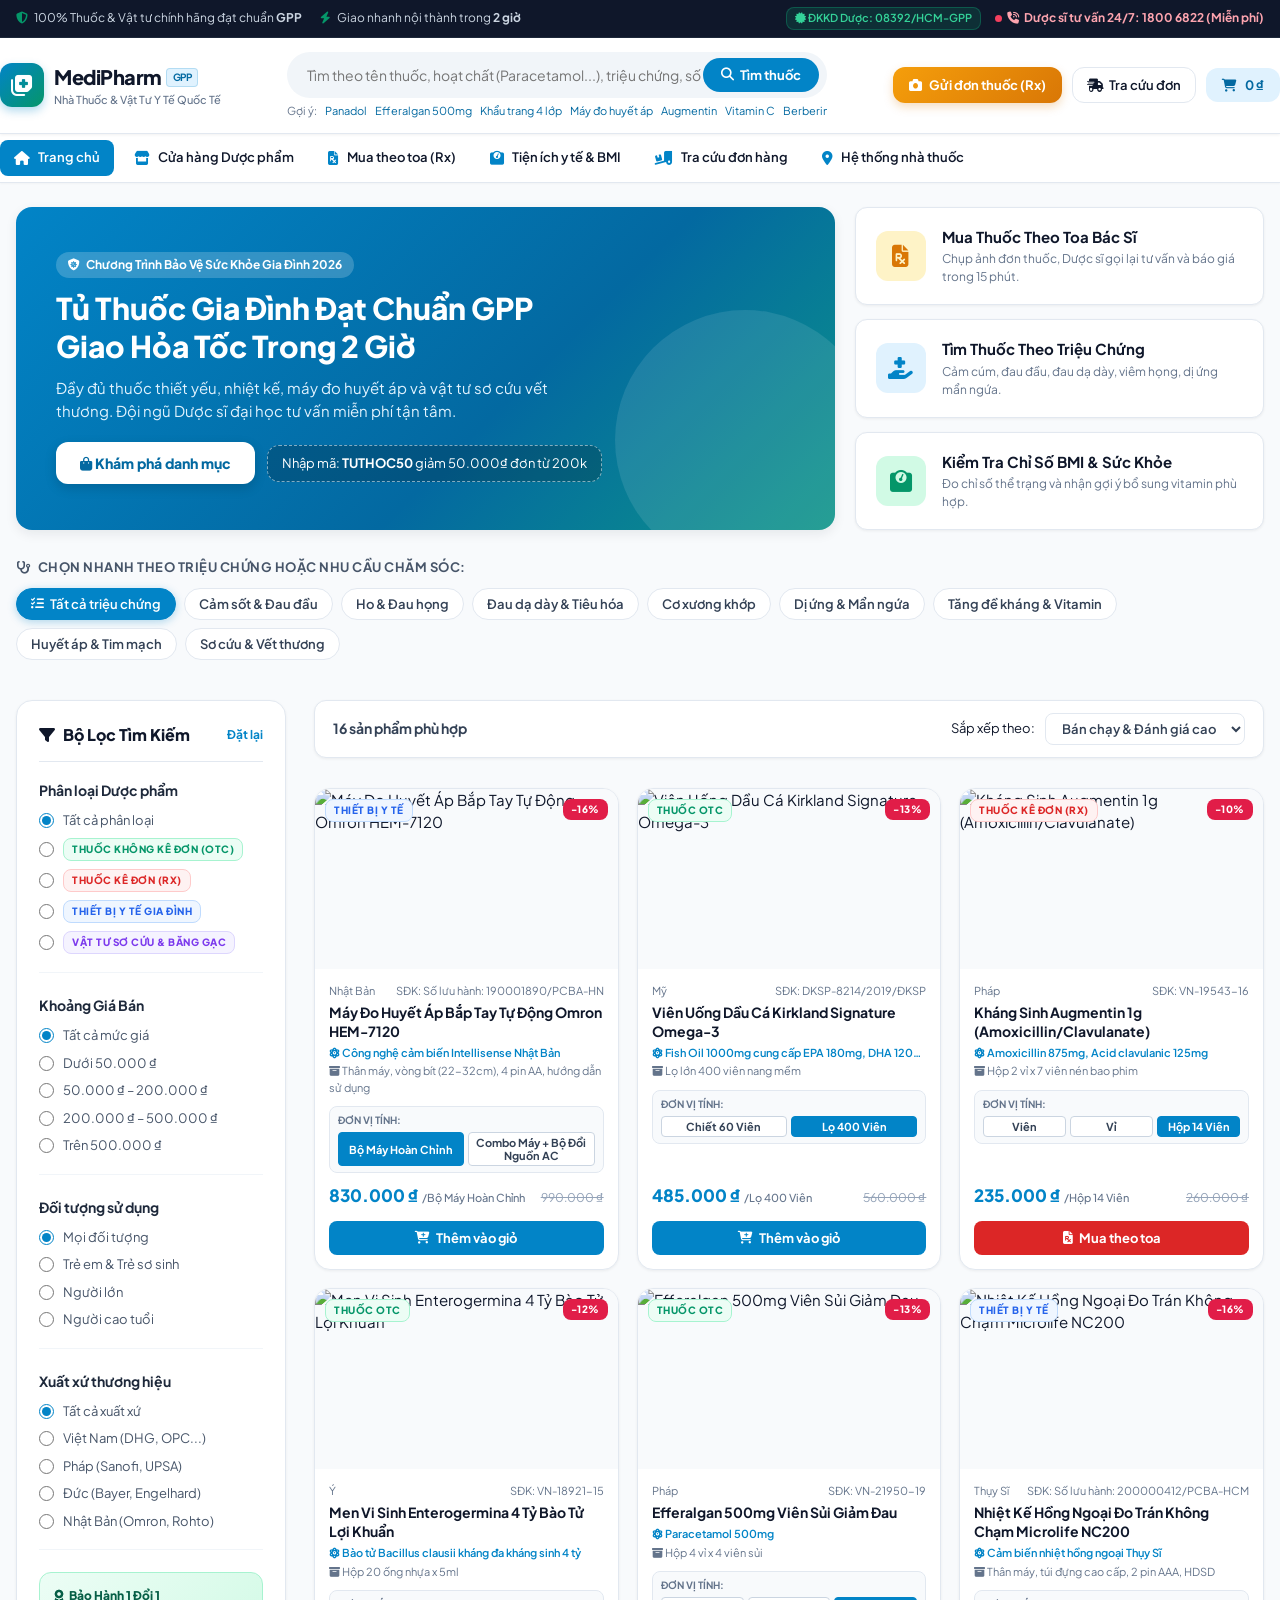
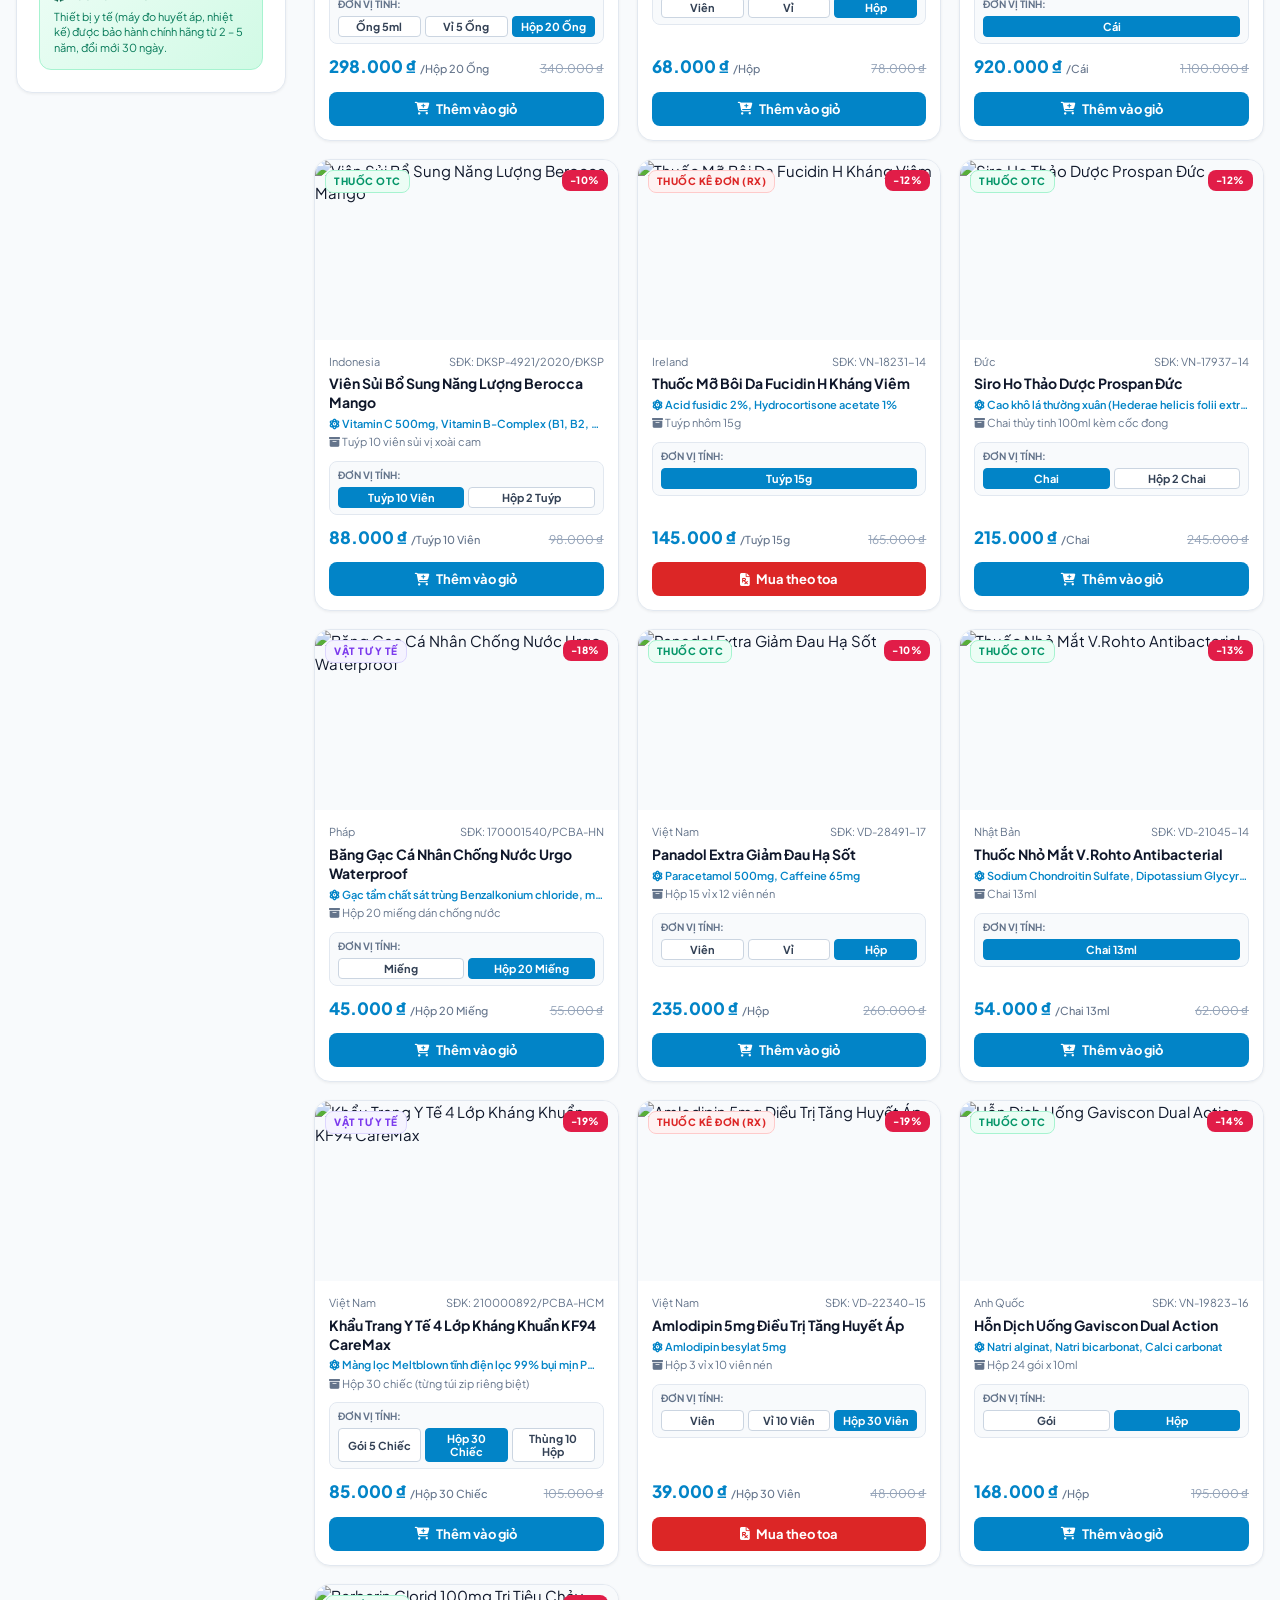
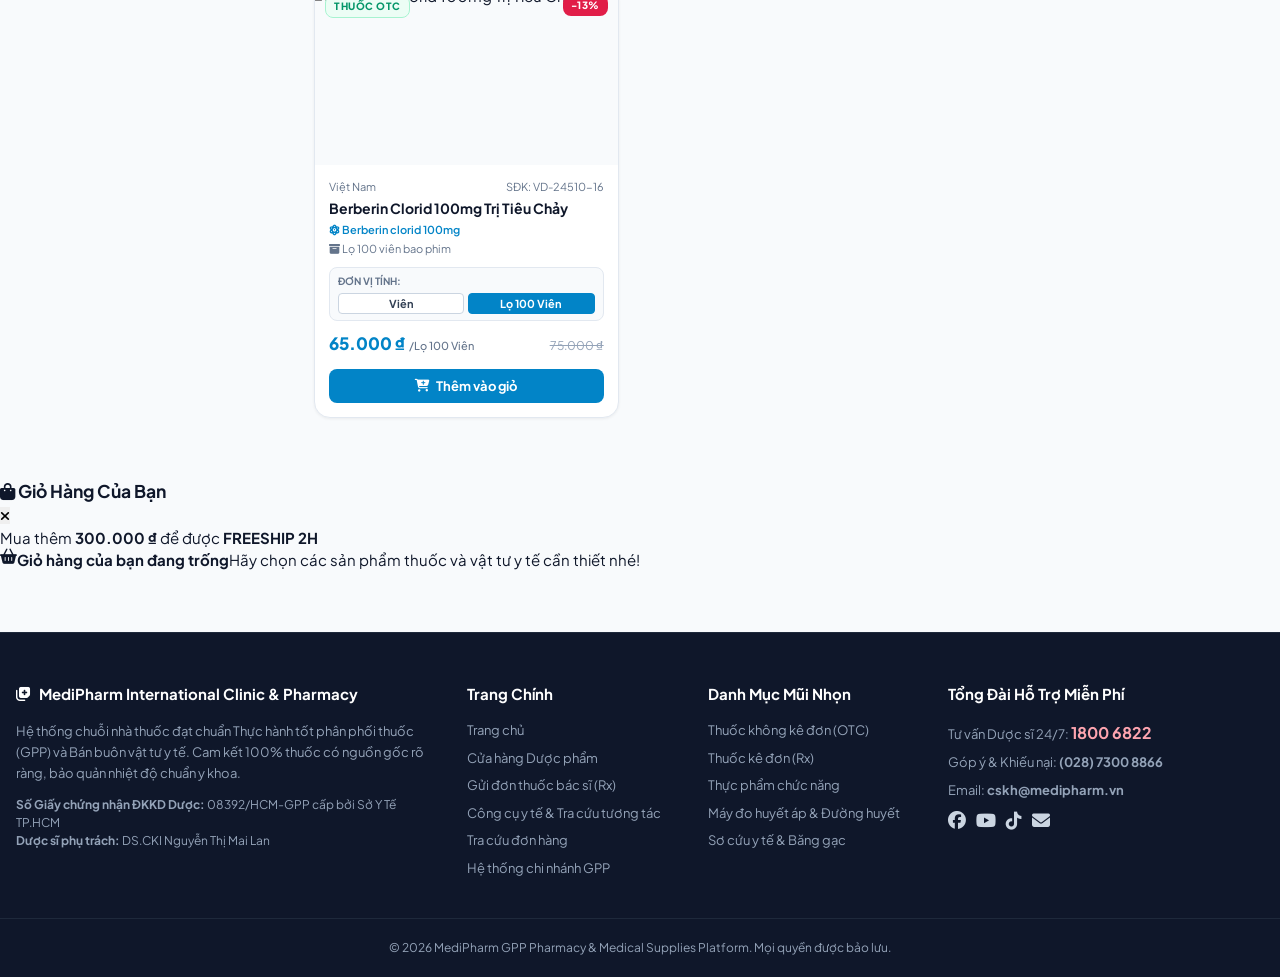
==== index.html @ 19743bae "feat: initialize medical appointment and pharmacy booking web application" ====
<!DOCTYPE html>
<html lang="vi">
<head>
  <meta charset="UTF-8">
  <meta name="viewport" content="width=device-width, initial-scale=1.0">
  <title>MediPharm GPP - Hệ Thống Nhà Thuốc & Vật Tư Y Tế Chuẩn Quốc Tế</title>
  <meta name="description" content="Nhà thuốc trực tuyến đạt chuẩn GPP. Mua thuốc OTC, thuốc kê đơn theo toa, thiết bị và vật tư y tế chính hãng giao nhanh trong 2 giờ.">
  
  <!-- Google Fonts: Plus Jakarta Sans & Inter -->
  <link rel="preconnect" href="https://fonts.googleapis.com">
  <link rel="preconnect" href="https://fonts.gstatic.com" crossorigin>
  <link href="https://fonts.googleapis.com/css2?family=Plus+Jakarta+Sans:wght@400;500;600;700;800&family=Inter:wght@400;500;600;700&display=swap" rel="stylesheet">
  
  <!-- FontAwesome 6 Icons CDN -->
  <link rel="stylesheet" href="https://cdnjs.cloudflare.com/ajax/libs/font-awesome/6.5.1/css/all.min.css">
  
  <!-- Primary CSS Stylesheet -->
  <link rel="stylesheet" href="Styles/style.css">
</head>
<body>

  <!-- Audio Element referencing Sounds directory as per requirements -->
  <audio id="app-sound-chime" preload="auto">
    <source src="Sounds/chime.mp3" type="audio/mpeg">
  </audio>

  <!-- ========================================================================
       1. TOP UTILITY BAR
       ======================================================================== -->
  <div class="top-bar">
    <div class="container top-bar-inner">
      <div class="top-bar-left">
        <div class="top-bar-item">
          <i class="fa-solid fa-shield-halved"></i>
          <span>100% Thuốc & Vật tư chính hãng đạt chuẩn <strong>GPP</strong></span>
        </div>
        <div class="top-bar-item">
          <i class="fa-solid fa-bolt"></i>
          <span>Giao nhanh nội thành trong <strong>2 giờ</strong></span>
        </div>
      </div>

      <div class="top-bar-right">
        <span class="gpp-cert-tag">
          <i class="fa-solid fa-certificate"></i> ĐKKD Dược: 08392/HCM-GPP
        </span>
        <a href="tel:18006822" class="hotline-link">
          <span class="pulse-dot"></span>
          <i class="fa-solid fa-phone-volume"></i>
          <span>Dược sĩ tư vấn 24/7: 1800 6822 (Miễn phí)</span>
        </a>
      </div>
    </div>
  </div>

  <!-- ========================================================================
       2. MAIN STICKY HEADER
       ======================================================================== -->
  <header class="main-header">
    <div class="container header-inner">
      <!-- Brand Logo -->
      <div class="brand-logo" onclick="window.location.href='index.html'">
        <div class="brand-icon">
          <i class="fa-solid fa-notes-medical"></i>
        </div>
        <div class="brand-text">
          <h1>MediPharm <span class="brand-tag">GPP</span></h1>
          <p>Nhà Thuốc & Vật Tư Y Tế Quốc Tế</p>
        </div>
      </div>

      <!-- Smart Search Bar -->
      <div class="header-search-wrap">
        <div class="search-box">
          <input 
            type="text" 
            id="main-search-input" 
            placeholder="Tìm theo tên thuốc, hoạt chất (Paracetamol...), triệu chứng, số đăng ký..."
            autocomplete="off"
          >
          <button type="button" onclick="renderProducts()">
            <i class="fa-solid fa-magnifying-glass"></i>
            <span>Tìm thuốc</span>
          </button>
        </div>

        <!-- Search Suggestions Dropdown -->
        <div class="search-suggestions-dropdown" id="search-suggestions"></div>

        <!-- Trending Keywords -->
        <div class="trending-searches">
          <span>Gợi ý:</span>
          <span class="trending-pill" onclick="selectSuggestion('Panadol Extra')">Panadol</span>
          <span class="trending-pill" onclick="selectSuggestion('Efferalgan')">Efferalgan 500mg</span>
          <span class="trending-pill" onclick="selectSuggestion('Khẩu Trang Y Tế')">Khẩu trang 4 lớp</span>
          <span class="trending-pill" onclick="selectSuggestion('Máy Đo Huyết Áp')">Máy đo huyết áp</span>
          <span class="trending-pill" onclick="selectSuggestion('Augmentin')">Augmentin</span>
          <span class="trending-pill" onclick="selectSuggestion('Berocca')">Vitamin C</span>
          <span class="trending-pill" onclick="selectSuggestion('Berberin')">Berberin</span>
        </div>
      </div>

      <!-- Header Action Buttons -->
      <div class="header-actions">
        <!-- Upload Rx Button -->
        <button class="btn-upload-rx" onclick="window.location.href='prescription.html'" title="Mua thuốc theo đơn của bác sĩ">
          <i class="fa-solid fa-camera"></i>
          <span>Gửi đơn thuốc (Rx)</span>
        </button>

        <!-- Order Tracking Button -->
        <button class="btn-track-order" onclick="window.location.href='order-tracking.html'" title="Tra cứu tiến độ giao hàng">
          <i class="fa-solid fa-truck-fast"></i>
          <span>Tra cứu đơn</span>
        </button>

        <!-- Cart Trigger Button -->
        <button class="cart-trigger-btn" onclick="toggleCartDrawer(true)" title="Xem giỏ hàng">
          <i class="fa-solid fa-cart-shopping"></i>
          <span id="cart-total-preview" class="cart-total-text">0 ₫</span>
          <span class="cart-badge" id="cart-badge" style="display: none;">0</span>
        </button>
      </div>
    </div>
  </header>

  <!-- ========================================================================
       3. CATEGORY MEGA BAR / MAIN NAVIGATION
       ======================================================================== -->
  <nav class="category-nav-bar">
    <div class="container category-nav-inner">
      <a href="index.html" class="cat-nav-item active"><i class="fa-solid fa-house"></i> Trang chủ</a>
      <a href="shop.html" class="cat-nav-item"><i class="fa-solid fa-store"></i> Cửa hàng Dược phẩm</a>
      <a href="prescription.html" class="cat-nav-item"><i class="fa-solid fa-file-prescription"></i> Mua theo toa (Rx)</a>
      <a href="health-tools.html" class="cat-nav-item"><i class="fa-solid fa-weight-scale"></i> Tiện ích y tế & BMI</a>
      <a href="order-tracking.html" class="cat-nav-item"><i class="fa-solid fa-truck-ramp-box"></i> Tra cứu đơn hàng</a>
      <a href="contact.html" class="cat-nav-item"><i class="fa-solid fa-location-dot"></i> Hệ thống nhà thuốc</a>
    </div>
  </nav>

  <!-- ========================================================================
       4. HERO BANNER & QUICK ACTION CARDS
       ======================================================================== -->
  <section class="hero-section">
    <div class="container">
      <div class="hero-grid">
        <!-- Main Promo Banner -->
        <div class="hero-main-banner">
          <div class="hero-decor-circle"></div>
          <span class="hero-badge">
            <i class="fa-solid fa-shield-virus"></i> Chương Trình Bảo Vệ Sức Khỏe Gia Đình 2026
          </span>
          <h2>Tủ Thuốc Gia Đình Đạt Chuẩn GPP<br>Giao Hỏa Tốc Trong 2 Giờ</h2>
          <p>
            Đầy đủ thuốc thiết yếu, nhiệt kế, máy đo huyết áp và vật tư sơ cứu vết thương. Đội ngũ Dược sĩ đại học tư vấn miễn phí tận tâm.
          </p>
          <div class="hero-cta-row">
            <button class="btn-hero-primary" onclick="window.location.href='shop.html'">
              <i class="fa-solid fa-bag-shopping"></i> Khám phá danh mục
            </button>
            <div class="hero-voucher-pill">
              Nhập mã: <strong>TUTHOC50</strong> giảm 50.000₫ đơn từ 200k
            </div>
          </div>
        </div>

        <!-- 3 Quick Action Cards -->
        <div class="quick-action-col">
          <!-- Card 1: Upload Rx -->
          <div class="quick-card" onclick="window.location.href='prescription.html'">
            <div class="quick-card-icon icon-rx">
              <i class="fa-solid fa-file-prescription"></i>
            </div>
            <div class="quick-card-info">
              <h4>Mua Thuốc Theo Toa Bác Sĩ</h4>
              <p>Chụp ảnh đơn thuốc, Dược sĩ gọi lại tư vấn và báo giá trong 15 phút.</p>
            </div>
          </div>

          <!-- Card 2: Symptom Finder -->
          <div class="quick-card" onclick="document.getElementById('symptom-section').scrollIntoView({behavior: 'smooth'})">
            <div class="quick-card-icon icon-symptom">
              <i class="fa-solid fa-hand-holding-medical"></i>
            </div>
            <div class="quick-card-info">
              <h4>Tìm Thuốc Theo Triệu Chứng</h4>
              <p>Cảm cúm, đau đầu, đau dạ dày, viêm họng, dị ứng mẩn ngứa.</p>
            </div>
          </div>

          <!-- Card 3: BMI & Advisory -->
          <div class="quick-card" onclick="window.location.href='health-tools.html'">
            <div class="quick-card-icon icon-bmi">
              <i class="fa-solid fa-weight-scale"></i>
            </div>
            <div class="quick-card-info">
              <h4>Kiểm Tra Chỉ Số BMI & Sức Khỏe</h4>
              <p>Đo chỉ số thể trạng và nhận gợi ý bổ sung vitamin phù hợp.</p>
            </div>
          </div>
        </div>
      </div>
    </div>
  </section>

  <!-- ========================================================================
       5. SYMPTOM FILTER CHIPS
       ======================================================================== -->
  <section class="symptom-filter-section" id="symptom-section">
    <div class="container">
      <div class="section-label">
        <i class="fa-solid fa-stethoscope"></i>
        <span>Chọn nhanh theo triệu chứng hoặc nhu cầu chăm sóc:</span>
      </div>
      <div class="symptom-chips-wrap" id="symptom-chips"></div>
    </div>
  </section>

  <!-- ========================================================================
       6. PRODUCT CATALOG & SIDEBAR FILTER (Organi 2-Column Layout)
       ======================================================================== -->
  <section class="catalog-section" id="catalog-section">
    <div class="container catalog-layout">
      <!-- Left Sidebar: Multi-criteria Filters -->
      <aside class="catalog-sidebar">
        <div class="sidebar-header">
          <h3><i class="fa-solid fa-filter"></i> Bộ Lọc Tìm Kiếm</h3>
          <button class="btn-reset-filters" onclick="resetAllFilters()">Đặt lại</button>
        </div>

        <!-- Filter: Classification -->
        <div class="filter-group">
          <h4 class="filter-title">Phân loại Dược phẩm</h4>
          <div class="filter-options-list">
            <label class="filter-radio-label">
              <input type="radio" name="filter-class" value="all" checked>
              <span>Tất cả phân loại</span>
            </label>
            <label class="filter-radio-label">
              <input type="radio" name="filter-class" value="otc">
              <span class="badge badge-otc">Thuốc không kê đơn (OTC)</span>
            </label>
            <label class="filter-radio-label">
              <input type="radio" name="filter-class" value="rx">
              <span class="badge badge-rx">Thuốc kê đơn (Rx)</span>
            </label>
            <label class="filter-radio-label">
              <input type="radio" name="filter-class" value="device">
              <span class="badge badge-device">Thiết bị y tế gia đình</span>
            </label>
            <label class="filter-radio-label">
              <input type="radio" name="filter-class" value="supply">
              <span class="badge badge-supply">Vật tư sơ cứu & Băng gạc</span>
            </label>
          </div>
        </div>

        <!-- Filter: Price Range -->
        <div class="filter-group">
          <h4 class="filter-title">Khoảng Giá Bán</h4>
          <div class="filter-options-list">
            <label class="filter-radio-label">
              <input type="radio" name="filter-price" value="all" checked>
              <span>Tất cả mức giá</span>
            </label>
            <label class="filter-radio-label">
              <input type="radio" name="filter-price" value="under-50">
              <span>Dưới 50.000 ₫</span>
            </label>
            <label class="filter-radio-label">
              <input type="radio" name="filter-price" value="50-200">
              <span>50.000 ₫ – 200.000 ₫</span>
            </label>
            <label class="filter-radio-label">
              <input type="radio" name="filter-price" value="200-500">
              <span>200.000 ₫ – 500.000 ₫</span>
            </label>
            <label class="filter-radio-label">
              <input type="radio" name="filter-price" value="over-500">
              <span>Trên 500.000 ₫</span>
            </label>
          </div>
        </div>

        <!-- Filter: Target Audience -->
        <div class="filter-group">
          <h4 class="filter-title">Đối tượng sử dụng</h4>
          <div class="filter-options-list">
            <label class="filter-radio-label">
              <input type="radio" name="filter-audience" value="all" checked>
              <span>Mọi đối tượng</span>
            </label>
            <label class="filter-radio-label">
              <input type="radio" name="filter-audience" value="children">
              <span>Trẻ em & Trẻ sơ sinh</span>
            </label>
            <label class="filter-radio-label">
              <input type="radio" name="filter-audience" value="adults">
              <span>Người lớn</span>
            </label>
            <label class="filter-radio-label">
              <input type="radio" name="filter-audience" value="elderly">
              <span>Người cao tuổi</span>
            </label>
          </div>
        </div>

        <!-- Filter: Brand Origin -->
        <div class="filter-group">
          <h4 class="filter-title">Xuất xứ thương hiệu</h4>
          <div class="filter-options-list">
            <label class="filter-radio-label">
              <input type="radio" name="filter-origin" value="all" checked>
              <span>Tất cả xuất xứ</span>
            </label>
            <label class="filter-radio-label">
              <input type="radio" name="filter-origin" value="Việt Nam">
              <span>Việt Nam (DHG, OPC...)</span>
            </label>
            <label class="filter-radio-label">
              <input type="radio" name="filter-origin" value="Pháp">
              <span>Pháp (Sanofi, UPSA)</span>
            </label>
            <label class="filter-radio-label">
              <input type="radio" name="filter-origin" value="Đức">
              <span>Đức (Bayer, Engelhard)</span>
            </label>
            <label class="filter-radio-label">
              <input type="radio" name="filter-origin" value="Nhật Bản">
              <span>Nhật Bản (Omron, Rohto)</span>
            </label>
          </div>
        </div>

        <div class="sidebar-warranty-banner">
          <h5><i class="fa-solid fa-award"></i> Bảo Hành 1 Đổi 1</h5>
          <p>Thiết bị y tế (máy đo huyết áp, nhiệt kế) được bảo hành chính hãng từ 2 – 5 năm, đổi mới 30 ngày.</p>
        </div>
      </aside>

      <!-- Right Column: Product Grid & Sorting -->
      <main class="catalog-main">
        <div class="catalog-toolbar">
          <div class="toolbar-left">
            <span id="product-count-display">Đang tải sản phẩm...</span>
          </div>

          <div class="toolbar-right">
            <label for="sort-by-select">Sắp xếp theo:</label>
            <select id="sort-by-select" class="sort-select">
              <option value="popular">Bán chạy & Đánh giá cao</option>
              <option value="price-asc">Giá: Thấp đến cao</option>
              <option value="price-desc">Giá: Cao đến thấp</option>
              <option value="discount">Đang giảm giá nhiều</option>
            </select>
          </div>
        </div>

        <div class="active-filters-tags" id="active-filters-tags"></div>

        <div class="product-grid" id="product-grid"></div>
      </main>
    </div>
  </section>

  <!-- ========================================================================
       7. CART DRAWER (Slide-over Right Sidebar)
       ======================================================================== -->
  <div class="cart-drawer-overlay" id="cart-drawer-overlay" onclick="toggleCartDrawer(false)"></div>
  <aside class="cart-drawer" id="cart-drawer">
    <div class="drawer-header">
      <h3><i class="fa-solid fa-bag-shopping text-primary"></i> Giỏ Hàng Của Bạn</h3>
      <button class="drawer-close-btn" onclick="toggleCartDrawer(false)">
        <i class="fa-solid fa-xmark"></i>
      </button>
    </div>

    <div class="free-shipping-bar">
      <div id="free-shipping-text">
        Mua thêm <strong>300.000 ₫</strong> để được <strong>FREESHIP 2H</strong>
      </div>
      <div class="progress-track">
        <div class="progress-fill" id="free-shipping-progress"></div>
      </div>
    </div>

    <div class="cart-rx-alert" id="cart-rx-alert" style="display: none;">
      <i class="fa-solid fa-triangle-exclamation"></i>
      <div>
        <strong>Có thuốc kê đơn (Rx) trong giỏ hàng!</strong><br>
        Vui lòng chuẩn bị đơn thuốc của Bác sĩ. Dược sĩ MediPharm sẽ gọi lại xác nhận trước khi giao hàng.
      </div>
    </div>

    <div class="drawer-body">
      <div class="cart-drawer-empty" id="cart-drawer-empty">
        <i class="fa-solid fa-basket-shopping"></i>
        <h4>Giỏ hàng của bạn đang trống</h4>
        <p class="text-sm">Hãy chọn các sản phẩm thuốc và vật tư y tế cần thiết nhé!</p>
      </div>
      <div id="cart-drawer-items"></div>
    </div>

    <div class="drawer-footer" id="cart-drawer-footer" style="display: none;">
      <div class="voucher-input-row">
        <input type="text" id="drawer-voucher-input" placeholder="Mã giảm giá (TUTHOC50, FREESHIP)...">
        <button type="button" onclick="applyVoucherFromDrawer()">Áp dụng</button>
      </div>

      <div class="bill-rows">
        <div class="bill-row">
          <span>Tạm tính:</span>
          <span id="cart-subtotal">0 ₫</span>
        </div>
        <div class="bill-row" id="cart-discount-row" style="display: none;">
          <span>Giảm giá voucher:</span>
          <span class="text-danger" id="cart-discount">0 ₫</span>
        </div>
        <div class="bill-row">
          <span>Phí giao hàng:</span>
          <span id="cart-shipping">0 ₫</span>
        </div>
        <div class="bill-row total-row">
          <span>Tổng thanh toán:</span>
          <span id="cart-grand-total">0 ₫</span>
        </div>
      </div>

      <div style="display: flex; gap: 8px;">
        <button class="btn" onclick="window.location.href='cart.html'" style="flex: 1; background: #F1F5F9; color: #334155; font-weight: 700; padding: 12px; border-radius: var(--radius-md);">
          Xem giỏ hàng
        </button>
        <button class="btn-checkout" onclick="window.location.href='checkout.html'" style="flex: 2;">
          <span>Thanh Toán</span>
          <i class="fa-solid fa-arrow-right"></i>
        </button>
      </div>
    </div>
  </aside>

  <!-- ========================================================================
       8. PRODUCT DETAIL & PHARMACOLOGY MODAL
       ======================================================================== -->
  <div class="modal" id="product-detail-modal">
    <div class="modal-content">
      <div class="modal-header">
        <h3><i class="fa-solid fa-pills text-primary"></i> Thông Tin Dược Lý & Chi Tiết</h3>
        <button class="modal-close-btn" onclick="closeModal('product-detail-modal')">&times;</button>
      </div>

      <div class="modal-body">
        <div class="modal-product-layout">
          <img id="modal-product-img" src="" alt="" class="modal-product-img">
          
          <div>
            <span class="badge" id="modal-product-badge">OTC</span>
            <h2 id="modal-product-title" style="font-size: 18px; font-weight: 800; margin: 8px 0 4px 0;"></h2>
            <p id="modal-product-ingredient" style="color: var(--primary); font-weight: 600; font-size: 13px; margin-bottom: 6px;"></p>
            
            <div style="font-size: 12px; color: var(--text-muted); margin-bottom: 12px; display: flex; flex-direction: column; gap: 3px;">
              <span><strong>Số ĐK lưu hành:</strong> <span id="modal-product-reg"></span></span>
              <span><strong>Xuất xứ / Hãng:</strong> <span id="modal-product-brand"></span></span>
              <span><strong>Nhà sản xuất:</strong> <span id="modal-product-manufacturer"></span></span>
              <span><strong>Quy cách:</strong> <span id="modal-product-spec"></span></span>
              <span><strong>Tồn kho sẵn có:</strong> <span id="modal-product-stock" class="text-success" style="font-weight: 700;"></span></span>
            </div>

            <!-- Unit Options -->
            <div style="margin-bottom: 12px;">
              <label style="font-size: 12px; font-weight: 700; color: #475569; display: block; margin-bottom: 4px;">
                Chọn đơn vị tính mua:
              </label>
              <div class="unit-buttons" id="modal-unit-options"></div>
            </div>

            <!-- Price & Quantity -->
            <div style="display: flex; align-items: center; justify-content: space-between; margin-bottom: 16px;">
              <div>
                <span id="modal-price" style="font-size: 22px; font-weight: 800; color: var(--primary);"></span>
                <span id="modal-unit-label" style="font-size: 13px; color: var(--text-muted);"></span>
              </div>

              <div class="qty-control" style="height: 34px;">
                <button type="button" onclick="updateModalQty(-1)" style="width: 32px; font-size: 16px;">-</button>
                <input type="text" id="modal-qty-input" value="1" readonly style="width: 40px; text-align: center; border: none; font-weight: 700; background: transparent;">
                <button type="button" onclick="updateModalQty(1)" style="width: 32px; font-size: 16px;">+</button>
              </div>
            </div>

            <button class="btn btn-add-cart" onclick="addModalItemToCart()" style="width: 100%; padding: 12px; font-size: 14px;">
              <i class="fa-solid fa-cart-plus"></i> Thêm vào giỏ hàng
            </button>
          </div>
        </div>

        <!-- Pharmacology Tabs -->
        <div class="detail-tabs-nav">
          <button class="detail-tab-btn active" data-tab="indication" onclick="switchDetailTab('indication')">
            <i class="fa-solid fa-circle-check"></i> Chỉ định & Công dụng
          </button>
          <button class="detail-tab-btn" data-tab="dosage" onclick="switchDetailTab('dosage')">
            <i class="fa-solid fa-prescription"></i> Liều dùng & Cách dùng
          </button>
          <button class="detail-tab-btn" data-tab="contraindication" onclick="switchDetailTab('contraindication')">
            <i class="fa-solid fa-ban"></i> Chống chỉ định
          </button>
          <button class="detail-tab-btn" data-tab="warning" onclick="switchDetailTab('warning')">
            <i class="fa-solid fa-triangle-exclamation"></i> Cảnh báo y tế
          </button>
          <button class="detail-tab-btn" data-tab="storage" onclick="switchDetailTab('storage')">
            <i class="fa-solid fa-temperature-half"></i> Bảo quản & GPP
          </button>
        </div>

        <div class="detail-tab-pane active" id="pane-indication">
          <p id="tab-indication"></p>
        </div>
        <div class="detail-tab-pane" id="pane-dosage">
          <p id="tab-dosage"></p>
        </div>
        <div class="detail-tab-pane" id="pane-contraindication">
          <p id="tab-contraindication" class="text-danger" style="font-weight: 600;"></p>
        </div>
        <div class="detail-tab-pane" id="pane-warning">
          <p id="tab-warning"></p>
        </div>
        <div class="detail-tab-pane" id="pane-storage">
          <p id="tab-storage"></p>
        </div>
      </div>
    </div>
  </div>

  <!-- Toast Notifications Container -->
  <div class="toast-container" id="toast-container"></div>

  <!-- ========================================================================
       15. MAIN FOOTER
       ======================================================================== -->
  <footer class="main-footer">
    <div class="container footer-grid">
      <div class="footer-col">
        <h4 style="display: flex; align-items: center; gap: 8px;">
          <i class="fa-solid fa-notes-medical text-primary"></i> MediPharm International Clinic & Pharmacy
        </h4>
        <p style="margin-bottom: 12px; line-height: 1.6;">
          Hệ thống chuỗi nhà thuốc đạt chuẩn Thực hành tốt phân phối thuốc (GPP) và Bán buôn vật tư y tế. Cam kết 100% thuốc có nguồn gốc rõ ràng, bảo quản nhiệt độ chuẩn y khoa.
        </p>
        <p style="font-size: 12px;"><strong>Số Giấy chứng nhận ĐKKD Dược:</strong> 08392/HCM-GPP cấp bởi Sở Y Tế TP.HCM</p>
        <p style="font-size: 12px;"><strong>Dược sĩ phụ trách:</strong> DS.CKI Nguyễn Thị Mai Lan</p>
      </div>

      <div class="footer-col">
        <h4>Trang Chính</h4>
        <ul>
          <li><a href="index.html">Trang chủ</a></li>
          <li><a href="shop.html">Cửa hàng Dược phẩm</a></li>
          <li><a href="prescription.html">Gửi đơn thuốc bác sĩ (Rx)</a></li>
          <li><a href="health-tools.html">Công cụ y tế & Tra cứu tương tác</a></li>
          <li><a href="order-tracking.html">Tra cứu đơn hàng</a></li>
          <li><a href="contact.html">Hệ thống chi nhánh GPP</a></li>
        </ul>
      </div>

      <div class="footer-col">
        <h4>Danh Mục Mũi Nhọn</h4>
        <ul>
          <li><a href="shop.html">Thuốc không kê đơn (OTC)</a></li>
          <li><a href="shop.html">Thuốc kê đơn (Rx)</a></li>
          <li><a href="shop.html">Thực phẩm chức năng</a></li>
          <li><a href="shop.html">Máy đo huyết áp & Đường huyết</a></li>
          <li><a href="shop.html">Sơ cứu y tế & Băng gạc</a></li>
        </ul>
      </div>

      <div class="footer-col">
        <h4>Tổng Đài Hỗ Trợ Miễn Phí</h4>
        <p style="margin-bottom: 8px;">Tư vấn Dược sĩ 24/7: <strong style="color: #FDA4AF; font-size: 16px;">1800 6822</strong></p>
        <p style="margin-bottom: 8px;">Góp ý & Khiếu nại: <strong>(028) 7300 8866</strong></p>
        <p style="margin-bottom: 12px;">Email: <strong>cskh@medipharm.vn</strong></p>
        <div style="display: flex; gap: 10px; font-size: 18px; color: #CBD5E1;">
          <i class="fa-brands fa-facebook"></i>
          <i class="fa-brands fa-youtube"></i>
          <i class="fa-brands fa-tiktok"></i>
          <i class="fa-solid fa-envelope"></i>
        </div>
      </div>
    </div>

    <div class="container footer-bottom">
      <p>© 2026 MediPharm GPP Pharmacy & Medical Supplies Platform. Mọi quyền được bảo lưu.</p>
    </div>
  </footer>

  <!-- ========================================================================
       16. MOBILE BOTTOM NAVIGATION BAR
       ======================================================================== -->
  <nav class="mobile-bottom-nav">
    <button class="mobile-nav-item active" onclick="window.location.href='index.html'">
      <i class="fa-solid fa-house"></i>
      <span>Trang chủ</span>
    </button>
    <button class="mobile-nav-item" onclick="window.location.href='shop.html'">
      <i class="fa-solid fa-store"></i>
      <span>Cửa hàng</span>
    </button>
    <button class="mobile-nav-item" onclick="window.location.href='prescription.html'">
      <i class="fa-solid fa-camera" style="color: #D97706;"></i>
      <span>Gửi toa Rx</span>
    </button>
    <button class="mobile-nav-item" onclick="window.location.href='health-tools.html'">
      <i class="fa-solid fa-weight-scale" style="color: #059669;"></i>
      <span>Tiện ích</span>
    </button>
    <button class="mobile-nav-item" onclick="window.location.href='cart.html'">
      <i class="fa-solid fa-cart-shopping"></i>
      <span>Giỏ hàng</span>
      <span class="cart-badge" id="mobile-cart-badge" style="display: none; position: absolute; top: -2px; right: 8px; width: 16px; height: 16px; font-size: 9px;">0</span>
    </button>
  </nav>

  <!-- Scripts -->
  <script src="Scripts/data.js"></script>
  <script src="Scripts/storage.js"></script>
  <script src="Scripts/cart.js"></script>
  <script src="Scripts/app.js"></script>
</body>
</html>
---- Styles/style.css ----
/* ==========================================================================
   MediPharm GPP - Clean Pharmacy E-Commerce Style System
   Chuẩn Thiết Kế Website E-Commerce Dược Phẩm & Vật Tư Y Tế
   ========================================================================== */

:root {
  --primary: #0284C7;
  --primary-dark: #0369A1;
  --primary-light: #E0F2FE;
  --secondary: #059669;
  --secondary-light: #D1FAE5;
  --accent-orange: #F97316;
  --accent-red: #E11D48;
  --bg-main: #F8FAFC;
  --card-bg: #FFFFFF;
  --text-dark: #0F172A;
  --text-muted: #64748B;
  --border-color: #E2E8F0;
  --badge-otc: #10B981;
  --badge-rx: #EF4444;
  --badge-device: #3B82F6;
  --shadow-sm: 0 1px 3px rgba(0,0,0,0.06);
  --shadow-md: 0 4px 12px rgba(15,23,42,0.08);
  --shadow-lg: 0 12px 28px rgba(15,23,42,0.12);
  --radius-sm: 8px;
  --radius-md: 12px;
  --radius-lg: 16px;
  --radius-full: 9999px;
  --font-family: 'Plus Jakarta Sans', 'Inter', -apple-system, sans-serif;
}

* {
  margin: 0;
  padding: 0;
  box-sizing: border-box;
}

body {
  font-family: var(--font-family);
  background-color: var(--bg-main);
  color: var(--text-dark);
  line-height: 1.5;
  font-size: 15px;
  -webkit-font-smoothing: antialiased;
}

a {
  text-decoration: none;
  color: inherit;
}

button {
  cursor: pointer;
  border: none;
  outline: none;
  font-family: inherit;
  transition: all 0.2s ease;
}

input, select, textarea {
  font-family: inherit;
  outline: none;
}

.container {
  max-width: 1280px;
  margin: 0 auto;
  padding: 0 16px;
}

/* ==========================================================================
   1. TOP UTILITY BAR
   ========================================================================== */
.top-bar {
  background-color: #0F172A;
  color: #CBD5E1;
  font-size: 12px;
  padding: 7px 0;
  border-bottom: 1px solid #1E293B;
}

.top-bar-inner {
  display: flex;
  justify-content: space-between;
  align-items: center;
  flex-wrap: wrap;
  gap: 8px;
}

.top-bar-left {
  display: flex;
  align-items: center;
  gap: 18px;
}

.top-bar-item {
  display: inline-flex;
  align-items: center;
  gap: 6px;
}

.top-bar-item i {
  color: var(--secondary);
}

.hotline-link {
  color: #FDA4AF;
  font-weight: 700;
  display: inline-flex;
  align-items: center;
  gap: 5px;
}

.hotline-link:hover {
  color: #FFE4E6;
}

.pulse-dot {
  width: 7px;
  height: 7px;
  background-color: #F43F5E;
  border-radius: 50%;
  animation: pulse 1.5s infinite;
}

@keyframes pulse {
  0% { transform: scale(0.9); opacity: 0.8; }
  50% { transform: scale(1.3); opacity: 1; }
  100% { transform: scale(0.9); opacity: 0.8; }
}

.top-bar-right {
  display: flex;
  align-items: center;
  gap: 14px;
}

.gpp-cert-tag {
  background: rgba(16, 185, 129, 0.15);
  color: #34D399;
  padding: 2px 8px;
  border-radius: var(--radius-sm);
  font-weight: 600;
  font-size: 11px;
  border: 1px solid rgba(16, 185, 129, 0.3);
}

/* ==========================================================================
   2. MAIN HEADER & SEARCH
   ========================================================================== */
.main-header {
  background: #FFFFFF;
  border-bottom: 1px solid var(--border-color);
  position: sticky;
  top: 0;
  z-index: 90;
  box-shadow: var(--shadow-sm);
}

.header-inner {
  display: flex;
  align-items: center;
  justify-content: space-between;
  gap: 20px;
  padding: 14px 0;
}

.brand-logo {
  display: flex;
  align-items: center;
  gap: 10px;
  cursor: pointer;
}

.brand-icon {
  width: 44px;
  height: 44px;
  border-radius: var(--radius-md);
  background: linear-gradient(135deg, var(--primary) 0%, var(--secondary) 100%);
  display: flex;
  align-items: center;
  justify-content: center;
  color: #FFFFFF;
  font-size: 22px;
  box-shadow: 0 4px 10px rgba(2, 132, 199, 0.3);
}

.brand-text h1 {
  font-size: 20px;
  font-weight: 800;
  color: #0F172A;
  letter-spacing: -0.5px;
  display: flex;
  align-items: center;
  gap: 4px;
}

.brand-tag {
  font-size: 10px;
  font-weight: 700;
  background: var(--primary-light);
  color: var(--primary-dark);
  padding: 1px 6px;
  border-radius: 4px;
  border: 1px solid rgba(2, 132, 199, 0.2);
}

.brand-text p {
  font-size: 11px;
  color: var(--text-muted);
  font-weight: 500;
}

/* Smart Search Box */
.header-search-wrap {
  flex: 1;
  max-width: 540px;
  position: relative;
}

.search-box {
  display: flex;
  align-items: center;
  background: #F1F5F9;
  border: 2px solid transparent;
  border-radius: var(--radius-full);
  padding: 4px 6px 4px 18px;
  transition: all 0.2s;
}

.search-box:focus-within {
  background: #FFFFFF;
  border-color: var(--primary);
  box-shadow: 0 0 0 4px rgba(2, 132, 199, 0.15);
}

.search-box input {
  flex: 1;
  border: none;
  background: transparent;
  font-size: 14px;
  color: var(--text-dark);
}

.search-box button {
  background: var(--primary);
  color: #FFFFFF;
  padding: 9px 18px;
  border-radius: var(--radius-full);
  font-size: 13px;
  font-weight: 700;
  display: flex;
  align-items: center;
  gap: 6px;
}

.search-box button:hover {
  background: var(--primary-dark);
}

/* Trending Keywords */
.trending-searches {
  display: flex;
  align-items: center;
  gap: 8px;
  font-size: 11px;
  color: var(--text-muted);
  margin-top: 5px;
  overflow-x: auto;
  white-space: nowrap;
}

.trending-pill {
  color: var(--primary-dark);
  cursor: pointer;
  transition: color 0.15s;
}

.trending-pill:hover {
  text-decoration: underline;
  color: var(--primary);
}

/* Search Suggestions dropdown */
.search-suggestions-dropdown {
  position: absolute;
  top: 100%;
  left: 0;
  right: 0;
  background: #FFFFFF;
  border-radius: var(--radius-md);
  box-shadow: var(--shadow-lg);
  border: 1px solid var(--border-color);
  margin-top: 6px;
  z-index: 100;
  display: none;
  max-height: 320px;
  overflow-y: auto;
}

.search-sugg-item {
  display: flex;
  align-items: center;
  gap: 12px;
  padding: 10px 14px;
  border-bottom: 1px solid #F1F5F9;
  cursor: pointer;
  transition: background 0.15s;
}

.search-sugg-item:hover {
  background: #F8FAFC;
}

.sugg-thumb {
  width: 40px;
  height: 40px;
  border-radius: 6px;
  object-fit: cover;
}

.sugg-name {
  font-size: 13px;
  font-weight: 700;
  color: #0F172A;
}

.sugg-sub {
  font-size: 11px;
  color: var(--text-muted);
}

/* Header Actions */
.header-actions {
  display: flex;
  align-items: center;
  gap: 10px;
}

.btn-upload-rx {
  background: linear-gradient(135deg, #F59E0B 0%, #D97706 100%);
  color: #FFFFFF;
  padding: 10px 16px;
  border-radius: var(--radius-md);
  font-size: 13px;
  font-weight: 700;
  display: flex;
  align-items: center;
  gap: 7px;
  box-shadow: 0 4px 10px rgba(217, 119, 6, 0.25);
}

.btn-upload-rx:hover {
  background: linear-gradient(135deg, #D97706 0%, #B45309 100%);
  transform: translateY(-1px);
}

.btn-track-order {
  background: #FFFFFF;
  color: var(--text-dark);
  border: 1px solid var(--border-color);
  padding: 9px 14px;
  border-radius: var(--radius-md);
  font-size: 13px;
  font-weight: 600;
  display: flex;
  align-items: center;
  gap: 6px;
}

.btn-track-order:hover {
  background: #F8FAFC;
  border-color: #CBD5E1;
}

.cart-trigger-btn {
  background: var(--primary-light);
  color: var(--primary-dark);
  padding: 9px 16px;
  border-radius: var(--radius-md);
  font-size: 13px;
  font-weight: 700;
  display: flex;
  align-items: center;
  gap: 8px;
  position: relative;
}

.cart-trigger-btn:hover {
  background: #BAE6FD;
}

.cart-badge {
  background: var(--accent-red);
  color: #FFFFFF;
  font-size: 11px;
  font-weight: 800;
  width: 20px;
  height: 20px;
  border-radius: 50%;
  display: flex;
  align-items: center;
  justify-content: center;
}

/* ==========================================================================
   3. CATEGORY MEGA BAR / MAIN NAV
   ========================================================================== */
.category-nav-bar {
  background: #FFFFFF;
  border-bottom: 1px solid var(--border-color);
  box-shadow: 0 1px 2px rgba(0,0,0,0.03);
}

.category-nav-inner {
  display: flex;
  align-items: center;
  overflow-x: auto;
  scrollbar-width: none;
  gap: 6px;
  padding: 6px 0;
}

.category-nav-inner::-webkit-scrollbar {
  display: none;
}

.cat-nav-item {
  background: transparent;
  color: var(--text-dark);
  padding: 8px 14px;
  border-radius: var(--radius-sm);
  font-size: 13px;
  font-weight: 600;
  display: inline-flex;
  align-items: center;
  gap: 8px;
  white-space: nowrap;
}

.cat-nav-item i {
  color: var(--primary);
  font-size: 14px;
}

.cat-nav-item:hover {
  background: #F1F5F9;
  color: var(--primary-dark);
}

.cat-nav-item.active {
  background: var(--primary);
  color: #FFFFFF;
}

.cat-nav-item.active i {
  color: #FFFFFF;
}

/* Breadcrumbs */
.breadcrumb {
  display: flex;
  align-items: center;
  gap: 8px;
  padding: 16px 0;
  font-size: 13px;
  color: var(--text-muted);
}

.breadcrumb a {
  color: var(--primary);
  font-weight: 600;
}

.breadcrumb a:hover {
  text-decoration: underline;
}

.breadcrumb span.current {
  color: #0F172A;
  font-weight: 700;
}

/* ==========================================================================
   4. HERO BANNER & QUICK ACTION CARDS
   ========================================================================== */
.hero-section {
  padding: 24px 0 16px 0;
}

.hero-grid {
  display: grid;
  grid-template-columns: 2fr 1fr;
  gap: 20px;
}

.hero-main-banner {
  background: linear-gradient(135deg, #0284C7 0%, #0369A1 60%, #0D9488 100%);
  border-radius: var(--radius-lg);
  padding: 36px 40px;
  color: #FFFFFF;
  position: relative;
  overflow: hidden;
  box-shadow: var(--shadow-md);
  display: flex;
  flex-direction: column;
  justify-content: center;
}

.hero-decor-circle {
  position: absolute;
  right: -40px;
  bottom: -40px;
  width: 260px;
  height: 260px;
  background: rgba(255, 255, 255, 0.1);
  border-radius: 50%;
  pointer-events: none;
}

.hero-badge {
  background: rgba(255, 255, 255, 0.2);
  color: #FFFFFF;
  display: inline-flex;
  align-items: center;
  gap: 6px;
  padding: 4px 12px;
  border-radius: var(--radius-full);
  font-size: 12px;
  font-weight: 700;
  width: fit-content;
  margin-bottom: 12px;
  backdrop-filter: blur(4px);
}

.hero-main-banner h2 {
  font-size: 30px;
  font-weight: 800;
  line-height: 1.25;
  margin-bottom: 12px;
}

.hero-main-banner p {
  font-size: 15px;
  color: #E0F2FE;
  max-width: 500px;
  margin-bottom: 20px;
}

.hero-cta-row {
  display: flex;
  align-items: center;
  gap: 12px;
  flex-wrap: wrap;
}

.btn-hero-primary {
  background: #FFFFFF;
  color: var(--primary-dark);
  padding: 12px 24px;
  border-radius: var(--radius-md);
  font-size: 14px;
  font-weight: 800;
  box-shadow: 0 4px 12px rgba(0,0,0,0.15);
}

.btn-hero-primary:hover {
  background: #F8FAFC;
  transform: translateY(-1px);
}

.hero-voucher-pill {
  background: rgba(0, 0, 0, 0.2);
  border: 1px dashed rgba(255, 255, 255, 0.5);
  padding: 8px 14px;
  border-radius: var(--radius-md);
  font-size: 13px;
}

/* Quick Action Column */
.quick-action-col {
  display: flex;
  flex-direction: column;
  gap: 14px;
}

.quick-card {
  background: #FFFFFF;
  border: 1px solid var(--border-color);
  border-radius: var(--radius-md);
  padding: 18px 20px;
  display: flex;
  align-items: center;
  gap: 16px;
  cursor: pointer;
  transition: all 0.2s;
  box-shadow: var(--shadow-sm);
}

.quick-card:hover {
  border-color: var(--primary);
  transform: translateY(-2px);
  box-shadow: var(--shadow-md);
}

.quick-card-icon {
  width: 50px;
  height: 50px;
  border-radius: var(--radius-md);
  display: flex;
  align-items: center;
  justify-content: center;
  font-size: 22px;
  flex-shrink: 0;
}

.icon-rx { background: #FEF3C7; color: #D97706; }
.icon-symptom { background: #E0F2FE; color: #0284C7; }
.icon-bmi { background: #D1FAE5; color: #059669; }

.quick-card-info h4 {
  font-size: 15px;
  font-weight: 700;
  color: #0F172A;
  margin-bottom: 2px;
}

.quick-card-info p {
  font-size: 12px;
  color: var(--text-muted);
}

/* ==========================================================================
   5. SYMPTOM FILTER CHIPS
   ========================================================================== */
.symptom-filter-section {
  padding: 12px 0 20px 0;
}

.section-label {
  font-size: 13px;
  font-weight: 700;
  color: #475569;
  text-transform: uppercase;
  letter-spacing: 0.5px;
  margin-bottom: 10px;
  display: flex;
  align-items: center;
  gap: 6px;
}

.symptom-chips-wrap {
  display: flex;
  align-items: center;
  flex-wrap: wrap;
  gap: 8px;
}

.symptom-chip {
  background: #FFFFFF;
  border: 1px solid var(--border-color);
  color: #334155;
  padding: 7px 14px;
  border-radius: var(--radius-full);
  font-size: 13px;
  font-weight: 600;
  display: inline-flex;
  align-items: center;
  gap: 6px;
  transition: all 0.15s;
}

.symptom-chip:hover {
  border-color: var(--primary);
  color: var(--primary);
}

.symptom-chip.active {
  background: var(--primary);
  border-color: var(--primary);
  color: #FFFFFF;
  box-shadow: 0 2px 8px rgba(2, 132, 199, 0.3);
}

/* ==========================================================================
   6. PRODUCT CATALOG & SIDEBAR FILTER (ORGANI 2-COL LAYOUT)
   ========================================================================== */
.catalog-section {
  padding: 20px 0 60px 0;
}

.catalog-layout {
  display: grid;
  grid-template-columns: 270px 1fr;
  gap: 28px;
  align-items: start;
}

/* Sidebar Filters */
.catalog-sidebar {
  background: #FFFFFF;
  border: 1px solid var(--border-color);
  border-radius: var(--radius-lg);
  padding: 22px;
  box-shadow: var(--shadow-sm);
  position: sticky;
  top: 90px;
}

.sidebar-header {
  display: flex;
  align-items: center;
  justify-content: space-between;
  padding-bottom: 14px;
  border-bottom: 1px solid var(--border-color);
  margin-bottom: 18px;
}

.sidebar-header h3 {
  font-size: 16px;
  font-weight: 800;
  color: #0F172A;
  display: flex;
  align-items: center;
  gap: 8px;
}

.btn-reset-filters {
  background: transparent;
  color: var(--primary);
  font-size: 12px;
  font-weight: 700;
}

.btn-reset-filters:hover {
  text-decoration: underline;
}

.filter-group {
  margin-bottom: 22px;
  padding-bottom: 18px;
  border-bottom: 1px solid #F1F5F9;
}

.filter-group:last-child {
  border-bottom: none;
  margin-bottom: 0;
  padding-bottom: 0;
}

.filter-title {
  font-size: 14px;
  font-weight: 700;
  color: #1E293B;
  margin-bottom: 10px;
}

.filter-options-list {
  display: flex;
  flex-direction: column;
  gap: 8px;
}

.filter-radio-label {
  display: flex;
  align-items: center;
  gap: 9px;
  font-size: 13px;
  color: #475569;
  cursor: pointer;
  user-select: none;
}

.filter-radio-label input[type="radio"] {
  accent-color: var(--primary);
  width: 15px;
  height: 15px;
}

.filter-radio-label:hover {
  color: var(--primary);
}

.sidebar-warranty-banner {
  background: linear-gradient(135deg, #ECFDF5 0%, #D1FAE5 100%);
  border: 1px solid #A7F3D0;
  border-radius: var(--radius-md);
  padding: 14px;
  margin-top: 14px;
}

.sidebar-warranty-banner h5 {
  font-size: 12px;
  font-weight: 800;
  color: #065F46;
  margin-bottom: 4px;
  display: flex;
  align-items: center;
  gap: 6px;
}

.sidebar-warranty-banner p {
  font-size: 11px;
  color: #047857;
  line-height: 1.4;
}

/* Catalog Main Column */
.catalog-main {
  min-width: 0;
}

.catalog-toolbar {
  background: #FFFFFF;
  border: 1px solid var(--border-color);
  border-radius: var(--radius-md);
  padding: 12px 18px;
  display: flex;
  align-items: center;
  justify-content: space-between;
  margin-bottom: 16px;
  box-shadow: var(--shadow-sm);
  flex-wrap: wrap;
  gap: 12px;
}

.toolbar-left {
  font-size: 14px;
  font-weight: 700;
  color: #334155;
}

.toolbar-right {
  display: flex;
  align-items: center;
  gap: 10px;
  font-size: 13px;
}

.sort-select {
  padding: 6px 12px;
  border: 1px solid var(--border-color);
  border-radius: var(--radius-sm);
  font-size: 13px;
  font-weight: 600;
  color: #334155;
  background: #FFFFFF;
}

/* Active filter tags row */
.active-filters-tags {
  display: flex;
  flex-wrap: wrap;
  gap: 8px;
  margin-bottom: 14px;
}

.active-filter-tag {
  background: var(--primary-light);
  color: var(--primary-dark);
  font-size: 12px;
  font-weight: 600;
  padding: 4px 10px;
  border-radius: var(--radius-full);
  display: inline-flex;
  align-items: center;
  gap: 6px;
}

.active-filter-tag i {
  cursor: pointer;
}

/* ==========================================================================
   7. PHARMACY PRODUCT CARD
   ========================================================================== */
.product-grid {
  display: grid;
  grid-template-columns: repeat(auto-fill, minmax(230px, 1fr));
  gap: 18px;
}

.product-card {
  background: var(--card-bg);
  border: 1px solid var(--border-color);
  border-radius: var(--radius-lg);
  overflow: hidden;
  transition: all 0.25s ease;
  display: flex;
  flex-direction: column;
  position: relative;
  box-shadow: var(--shadow-sm);
}

.product-card:hover {
  border-color: #BAE6FD;
  box-shadow: var(--shadow-md);
  transform: translateY(-3px);
}

/* Card Badges */
.card-badges {
  position: absolute;
  top: 10px;
  left: 10px;
  right: 10px;
  display: flex;
  justify-content: space-between;
  align-items: flex-start;
  z-index: 2;
  pointer-events: none;
}

.badge {
  font-size: 10px;
  font-weight: 800;
  text-transform: uppercase;
  letter-spacing: 0.5px;
  padding: 3px 8px;
  border-radius: var(--radius-sm);
}

.badge-otc { background: #ECFDF5; color: #059669; border: 1px solid #A7F3D0; }
.badge-rx { background: #FEF2F2; color: #DC2626; border: 1px solid #FECACA; }
.badge-device { background: #EFF6FF; color: #2563EB; border: 1px solid #BFDBFE; }
.badge-supply { background: #F5F3FF; color: #7C3AED; border: 1px solid #DDD6FE; }
.badge-sale { background: var(--accent-red); color: #FFFFFF; font-weight: 800; }

.badge-warning { background: #FEF3C7; color: #B45309; }
.badge-info { background: #E0F2FE; color: #0369A1; }
.badge-primary { background: #EFF6FF; color: #1D4ED8; }
.badge-success { background: #D1FAE5; color: #065F46; }
.badge-danger { background: #FEE2E2; color: #991B1B; }

/* Image Container & Quick View */
.product-img-wrap {
  width: 100%;
  height: 180px;
  background: #F8FAFC;
  overflow: hidden;
  position: relative;
  cursor: pointer;
}

.product-img {
  width: 100%;
  height: 100%;
  object-fit: cover;
  transition: transform 0.35s ease;
}

.product-card:hover .product-img {
  transform: scale(1.05);
}

.quick-view-btn {
  position: absolute;
  bottom: -36px;
  left: 50%;
  transform: translateX(-50%);
  background: rgba(15, 23, 42, 0.85);
  color: #FFFFFF;
  font-size: 11px;
  font-weight: 700;
  padding: 6px 14px;
  border-radius: var(--radius-full);
  display: flex;
  align-items: center;
  gap: 5px;
  backdrop-filter: blur(4px);
  transition: all 0.2s ease;
}

.product-card:hover .quick-view-btn {
  bottom: 12px;
}

/* Card Body */
.product-body {
  padding: 14px;
  display: flex;
  flex-direction: column;
  flex: 1;
}

.product-meta {
  display: flex;
  align-items: center;
  justify-content: space-between;
  font-size: 11px;
  color: var(--text-muted);
  margin-bottom: 4px;
}

.product-title {
  font-size: 14px;
  font-weight: 700;
  color: #0F172A;
  line-height: 1.35;
  margin-bottom: 4px;
  display: -webkit-box;
  -webkit-line-clamp: 2;
  -webkit-box-orient: vertical;
  overflow: hidden;
  cursor: pointer;
}

.product-title:hover {
  color: var(--primary);
}

.product-ingredient {
  font-size: 11px;
  color: #0284C7;
  font-weight: 600;
  white-space: nowrap;
  overflow: hidden;
  text-overflow: ellipsis;
  margin-bottom: 2px;
}

.product-spec {
  font-size: 11px;
  color: var(--text-muted);
  margin-bottom: 10px;
}

/* Multi-Unit Dynamic Selector */
.unit-selector-wrap {
  background: #F8FAFC;
  border: 1px solid #E2E8F0;
  border-radius: var(--radius-sm);
  padding: 6px 8px;
  margin-bottom: 10px;
}

.unit-label {
  font-size: 10px;
  font-weight: 700;
  color: #64748B;
  text-transform: uppercase;
  display: block;
  margin-bottom: 4px;
}

.unit-buttons {
  display: flex;
  gap: 4px;
  flex-wrap: wrap;
}

.unit-btn {
  flex: 1;
  background: #FFFFFF;
  border: 1px solid #CBD5E1;
  color: #334155;
  padding: 3px 6px;
  border-radius: 4px;
  font-size: 11px;
  font-weight: 700;
  text-align: center;
  transition: all 0.15s;
}

.unit-btn:hover {
  border-color: var(--primary);
  color: var(--primary);
}

.unit-btn.active {
  background: var(--primary);
  border-color: var(--primary);
  color: #FFFFFF;
}

/* Price Row */
.price-row {
  display: flex;
  align-items: baseline;
  justify-content: space-between;
  margin-top: auto;
  margin-bottom: 12px;
}

.current-price {
  font-size: 17px;
  font-weight: 800;
  color: #0284C7;
}

.price-unit {
  font-size: 11px;
  color: var(--text-muted);
  font-weight: 500;
}

.original-price {
  font-size: 12px;
  color: #94A3B8;
  text-decoration: line-through;
}

/* Card Action Buttons */
.card-actions {
  display: flex;
  gap: 6px;
}

.btn-add-cart {
  width: 100%;
  background: var(--primary);
  color: #FFFFFF;
  padding: 9px;
  border-radius: var(--radius-sm);
  font-size: 13px;
  font-weight: 700;
  display: flex;
  align-items: center;
  justify-content: center;
  gap: 6px;
}

.btn-add-cart:hover {
  background: var(--primary-dark);
}

.btn-rx-action {
  width: 100%;
  background: #DC2626;
  color: #FFFFFF;
  padding: 9px;
  border-radius: var(--radius-sm);
  font-size: 13px;
  font-weight: 700;
  display: flex;
  align-items: center;
  justify-content: center;
  gap: 6px;
}

.btn-rx-action:hover {
  background: #B91C1C;
}

/* ==========================================================================
   8. DEDICATED PRODUCT DETAIL PAGE (product-detail.html)
   ========================================================================== */
.product-detail-layout {
  display: grid;
  grid-template-columns: 460px 1fr;
  gap: 36px;
  background: #FFFFFF;
  border: 1px solid var(--border-color);
  border-radius: var(--radius-lg);
  padding: 30px;
  box-shadow: var(--shadow-sm);
  margin-bottom: 30px;
}

.gallery-main-img {
  width: 100%;
  height: 380px;
  object-fit: cover;
  border-radius: var(--radius-md);
  border: 1px solid var(--border-color);
}

.product-detail-info {
  display: flex;
  flex-direction: column;
}

.rx-warning-banner {
  background: #FEF3C7;
  border: 1px solid #FDE68A;
  border-radius: var(--radius-md);
  padding: 12px 16px;
  margin: 14px 0;
  display: flex;
  gap: 12px;
  align-items: center;
  color: #92400E;
  font-size: 13px;
}

.trust-badges-row {
  display: grid;
  grid-template-columns: repeat(4, 1fr);
  gap: 10px;
  margin-top: 24px;
  padding-top: 20px;
  border-top: 1px solid var(--border-color);
}

.trust-badge-item {
  display: flex;
  align-items: center;
  gap: 8px;
  font-size: 12px;
  color: #475569;
}

.trust-badge-item i {
  color: var(--secondary);
  font-size: 18px;
}

/* ==========================================================================
   9. DEDICATED CART PAGE (cart.html)
   ========================================================================== */
.cart-page-layout {
  display: grid;
  grid-template-columns: 1fr 340px;
  gap: 28px;
  align-items: start;
}

.cart-table-card {
  background: #FFFFFF;
  border: 1px solid var(--border-color);
  border-radius: var(--radius-lg);
  padding: 24px;
  box-shadow: var(--shadow-sm);
}

.cart-table {
  width: 100%;
  border-collapse: collapse;
}

.cart-table th {
  text-align: left;
  padding: 12px 14px;
  border-bottom: 2px solid var(--border-color);
  font-size: 13px;
  color: #64748B;
  text-transform: uppercase;
}

.cart-table td {
  padding: 16px 14px;
  border-bottom: 1px solid #F1F5F9;
  vertical-align: middle;
}

.cart-product-cell {
  display: flex;
  align-items: center;
  gap: 14px;
}

.cart-table-img {
  width: 70px;
  height: 70px;
  border-radius: var(--radius-sm);
  object-fit: cover;
  border: 1px solid var(--border-color);
}

.cart-summary-card {
  background: #FFFFFF;
  border: 1px solid var(--border-color);
  border-radius: var(--radius-lg);
  padding: 24px;
  box-shadow: var(--shadow-sm);
  position: sticky;
  top: 90px;
}

/* ==========================================================================
   10. DEDICATED CHECKOUT PAGE (checkout.html)
   ========================================================================== */
.checkout-layout {
  display: grid;
  grid-template-columns: 1fr 400px;
  gap: 28px;
  align-items: start;
}

.checkout-box {
  background: #FFFFFF;
  border: 1px solid var(--border-color);
  border-radius: var(--radius-lg);
  padding: 26px;
  box-shadow: var(--shadow-sm);
  margin-bottom: 20px;
}

.checkout-box h3 {
  font-size: 17px;
  font-weight: 800;
  color: #0F172A;
  margin-bottom: 18px;
  display: flex;
  align-items: center;
  gap: 8px;
}

/* ==========================================================================
   11. ORDER TRACKING & PRESCRIPTION & HEALTH TOOLS
   ========================================================================== */
.tool-grid {
  display: grid;
  grid-template-columns: repeat(auto-fit, minmax(320px, 1fr));
  gap: 24px;
}

.tool-card {
  background: #FFFFFF;
  border: 1px solid var(--border-color);
  border-radius: var(--radius-lg);
  padding: 26px;
  box-shadow: var(--shadow-sm);
}

.interaction-result-box {
  padding: 16px;
  border-radius: var(--radius-md);
  margin-top: 16px;
}

.interaction-danger { background: #FEF2F2; border: 1px solid #FECACA; color: #991B1B; }
.interaction-warning { background: #FEF3C7; border: 1px solid #FDE68A; color: #92400E; }
.interaction-safe { background: #ECFDF5; border: 1px solid #A7F3D0; color: #065F46; }

/* Store locator branches */
.branch-grid {
  display: grid;
  grid-template-columns: repeat(auto-fit, minmax(320px, 1fr));
  gap: 20px;
}

.branch-card {
  background: #FFFFFF;
  border: 1px solid var(--border-color);
  border-radius: var(--radius-lg);
  padding: 20px;
  box-shadow: var(--shadow-sm);
}

/* ==========================================================================
   12. MODALS, TOASTS, FOOTER & RESPONSIVE
   ========================================================================== */
.modal {
  position: fixed;
  inset: 0;
  background: rgba(15, 23, 42, 0.65);
  backdrop-filter: blur(4px);
  z-index: 1000;
  display: flex;
  align-items: center;
  justify-content: center;
  padding: 16px;
  opacity: 0;
  visibility: hidden;
  transition: all 0.25s ease;
}

.modal.show {
  opacity: 1;
  visibility: visible;
}

.modal-content {
  background: #FFFFFF;
  border-radius: var(--radius-lg);
  max-width: 650px;
  width: 100%;
  max-height: 90vh;
  overflow-y: auto;
  box-shadow: var(--shadow-lg);
  position: relative;
  transform: scale(0.95);
  transition: transform 0.25s ease;
}

.modal.show .modal-content {
  transform: scale(1);
}

.modal-header {
  padding: 18px 24px;
  border-bottom: 1px solid var(--border-color);
  display: flex;
  align-items: center;
  justify-content: space-between;
}

.modal-header h3 {
  font-size: 18px;
  font-weight: 800;
  color: #0F172A;
}

.modal-close-btn {
  background: #F1F5F9;
  color: #64748B;
  width: 32px;
  height: 32px;
  border-radius: 50%;
  display: flex;
  align-items: center;
  justify-content: center;
  font-size: 16px;
}

.modal-close-btn:hover {
  background: #E2E8F0;
  color: #0F172A;
}

.modal-body {
  padding: 24px;
}

.form-group {
  margin-bottom: 16px;
}

.form-group label {
  display: block;
  font-size: 13px;
  font-weight: 700;
  color: #334155;
  margin-bottom: 6px;
}

.form-control {
  width: 100%;
  padding: 10px 14px;
  border: 1px solid var(--border-color);
  border-radius: var(--radius-sm);
  font-size: 14px;
  color: #0F172A;
}

.form-control:focus {
  border-color: var(--primary);
  box-shadow: 0 0 0 3px rgba(2, 132, 199, 0.15);
}

/* Toast Notification */
.toast-container {
  position: fixed;
  bottom: 20px;
  right: 20px;
  z-index: 9999;
  display: flex;
  flex-direction: column;
  gap: 10px;
  max-width: 380px;
}

.toast {
  background: #FFFFFF;
  border: 1px solid var(--border-color);
  border-radius: var(--radius-md);
  padding: 14px 16px;
  display: flex;
  align-items: flex-start;
  gap: 12px;
  box-shadow: var(--shadow-lg);
  animation: slideIn 0.25s ease;
}

@keyframes slideIn {
  from { transform: translateX(100%); opacity: 0; }
  to { transform: translateX(0); opacity: 1; }
}

.toast.fade-out {
  opacity: 0;
  transform: translateX(100%);
  transition: all 0.3s ease;
}

.toast-icon {
  font-size: 18px;
  flex-shrink: 0;
}

.toast-success .toast-icon { color: var(--secondary); }
.toast-error .toast-icon { color: var(--accent-red); }
.toast-warning .toast-icon { color: var(--accent-orange); }
.toast-info .toast-icon { color: var(--primary); }

.toast-content { flex: 1; }
.toast-title { font-size: 13px; font-weight: 800; color: #0F172A; margin-bottom: 2px; }
.toast-msg { font-size: 12px; color: #64748B; }
.toast-close { background: transparent; color: #94A3B8; font-size: 16px; }

/* Main Footer */
.main-footer {
  background: #0F172A;
  color: #94A3B8;
  padding: 50px 0 20px 0;
  border-top: 1px solid #1E293B;
  font-size: 13px;
  margin-top: 60px;
}

.footer-grid {
  display: grid;
  grid-template-columns: 2fr 1fr 1fr 1.5fr;
  gap: 30px;
  margin-bottom: 40px;
}

.footer-col h4 {
  color: #FFFFFF;
  font-size: 15px;
  font-weight: 700;
  margin-bottom: 16px;
}

.footer-col ul {
  list-style: none;
  display: flex;
  flex-direction: column;
  gap: 8px;
}

.footer-col ul li:hover {
  color: #FFFFFF;
  cursor: pointer;
}

.footer-bottom {
  border-top: 1px solid #1E293B;
  padding-top: 20px;
  text-align: center;
  font-size: 12px;
}

/* Mobile Nav Bar */
.mobile-bottom-nav {
  display: none;
  position: fixed;
  bottom: 0;
  left: 0;
  right: 0;
  background: #FFFFFF;
  border-top: 1px solid var(--border-color);
  padding: 8px 12px;
  z-index: 80;
  justify-content: space-around;
  box-shadow: 0 -2px 10px rgba(0,0,0,0.06);
}

.mobile-nav-item {
  background: transparent;
  display: flex;
  flex-direction: column;
  align-items: center;
  gap: 3px;
  font-size: 10px;
  font-weight: 600;
  color: #64748B;
  position: relative;
}

.mobile-nav-item i { font-size: 18px; }
.mobile-nav-item.active { color: var(--primary); }

@media (max-width: 1024px) {
  .hero-grid, .catalog-layout, .product-detail-layout, .cart-page-layout, .checkout-layout {
    grid-template-columns: 1fr;
  }
  .catalog-sidebar { position: static; }
  .footer-grid { grid-template-columns: 1fr 1fr; }
}

@media (max-width: 768px) {
  .header-inner { flex-wrap: wrap; }
  .header-search-wrap { order: 3; max-width: 100%; width: 100%; }
  .product-grid { grid-template-columns: repeat(2, 1fr); gap: 12px; }
  .trust-badges-row { grid-template-columns: 1fr 1fr; }
  .mobile-bottom-nav { display: flex; }
  body { padding-bottom: 60px; }
}
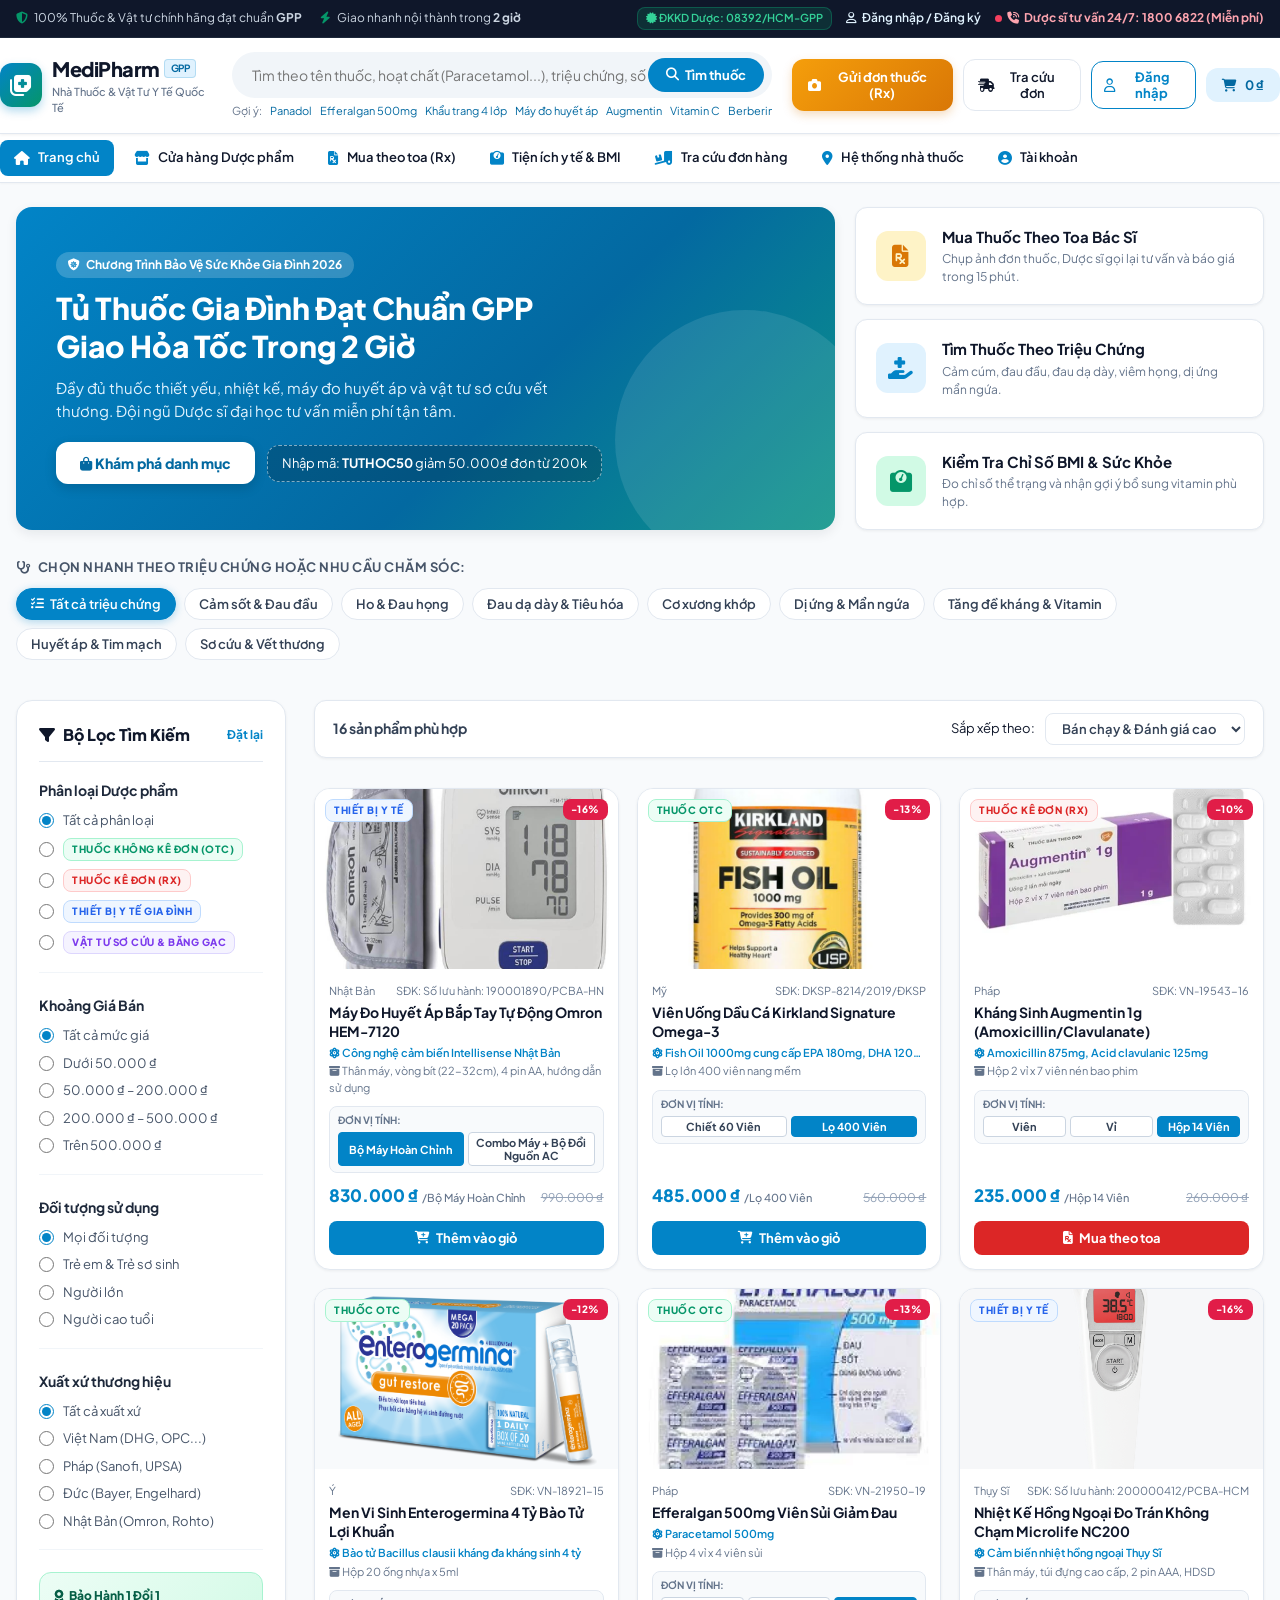
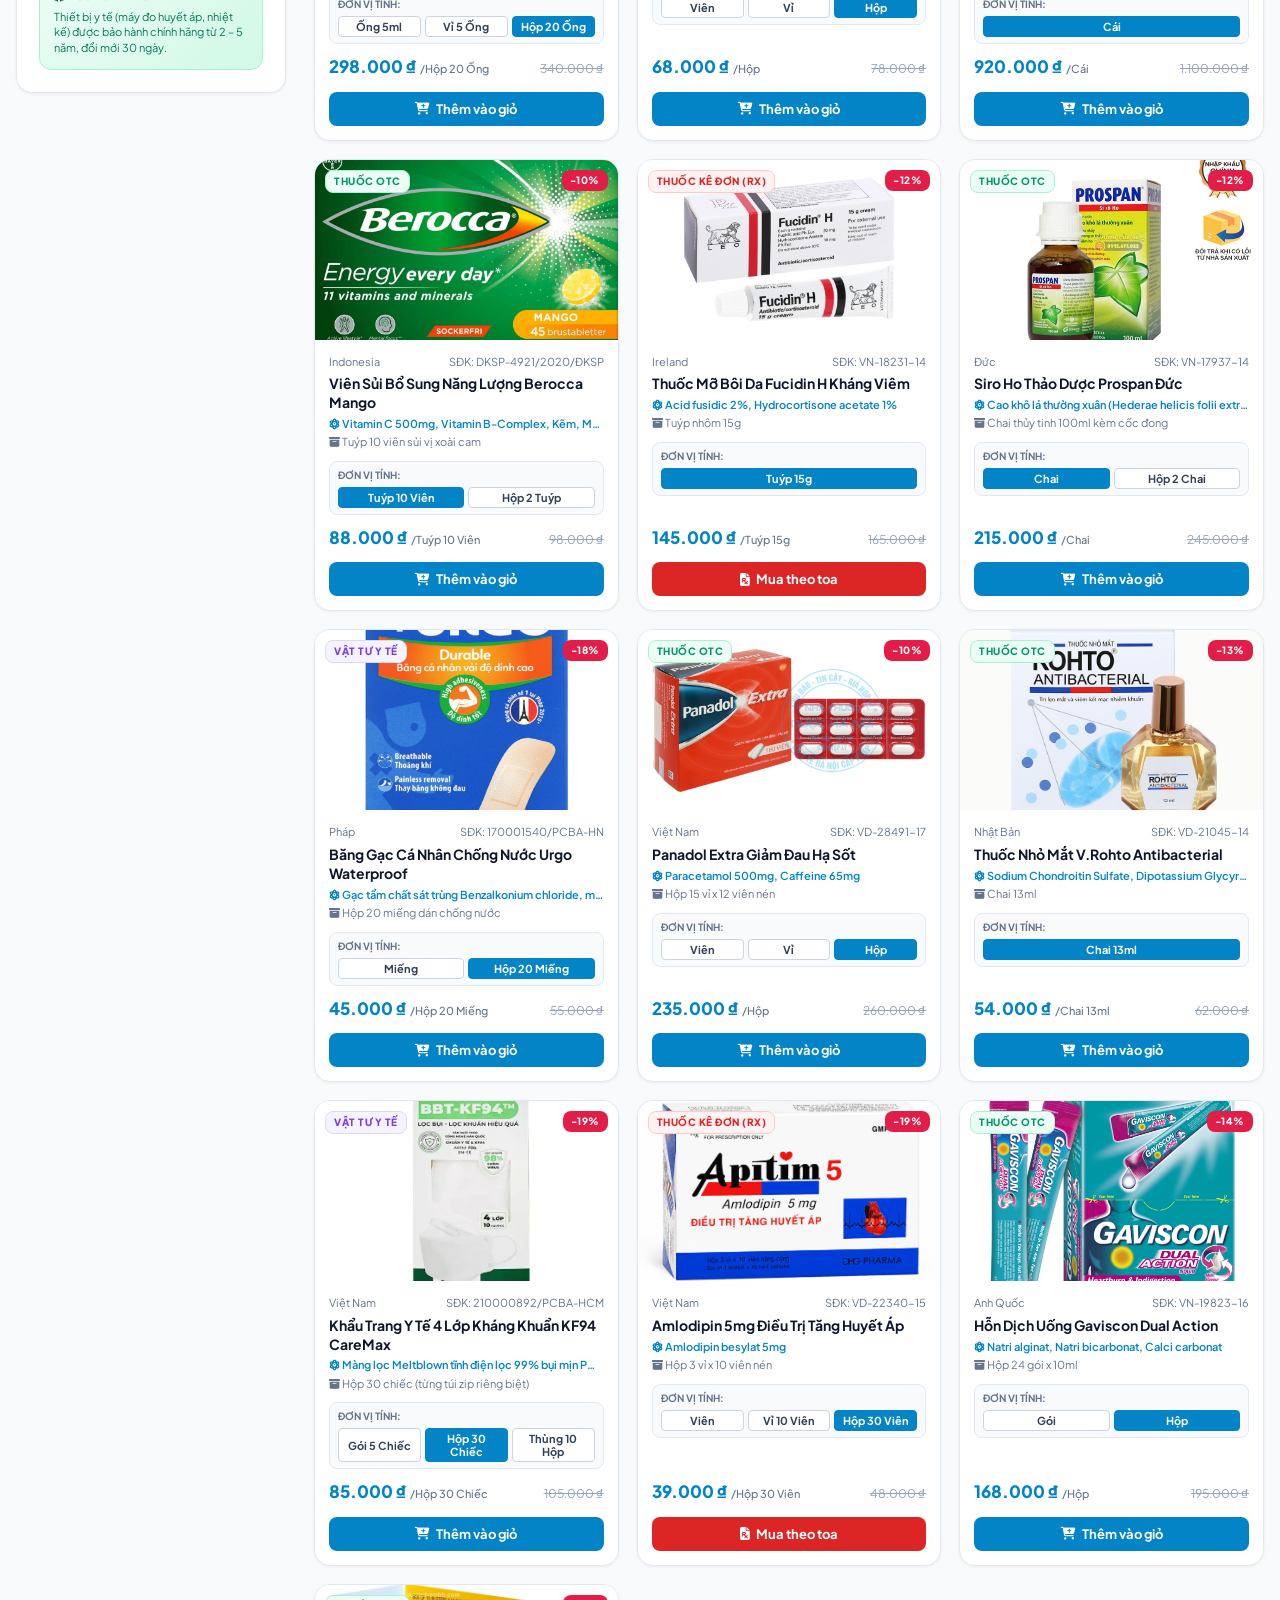
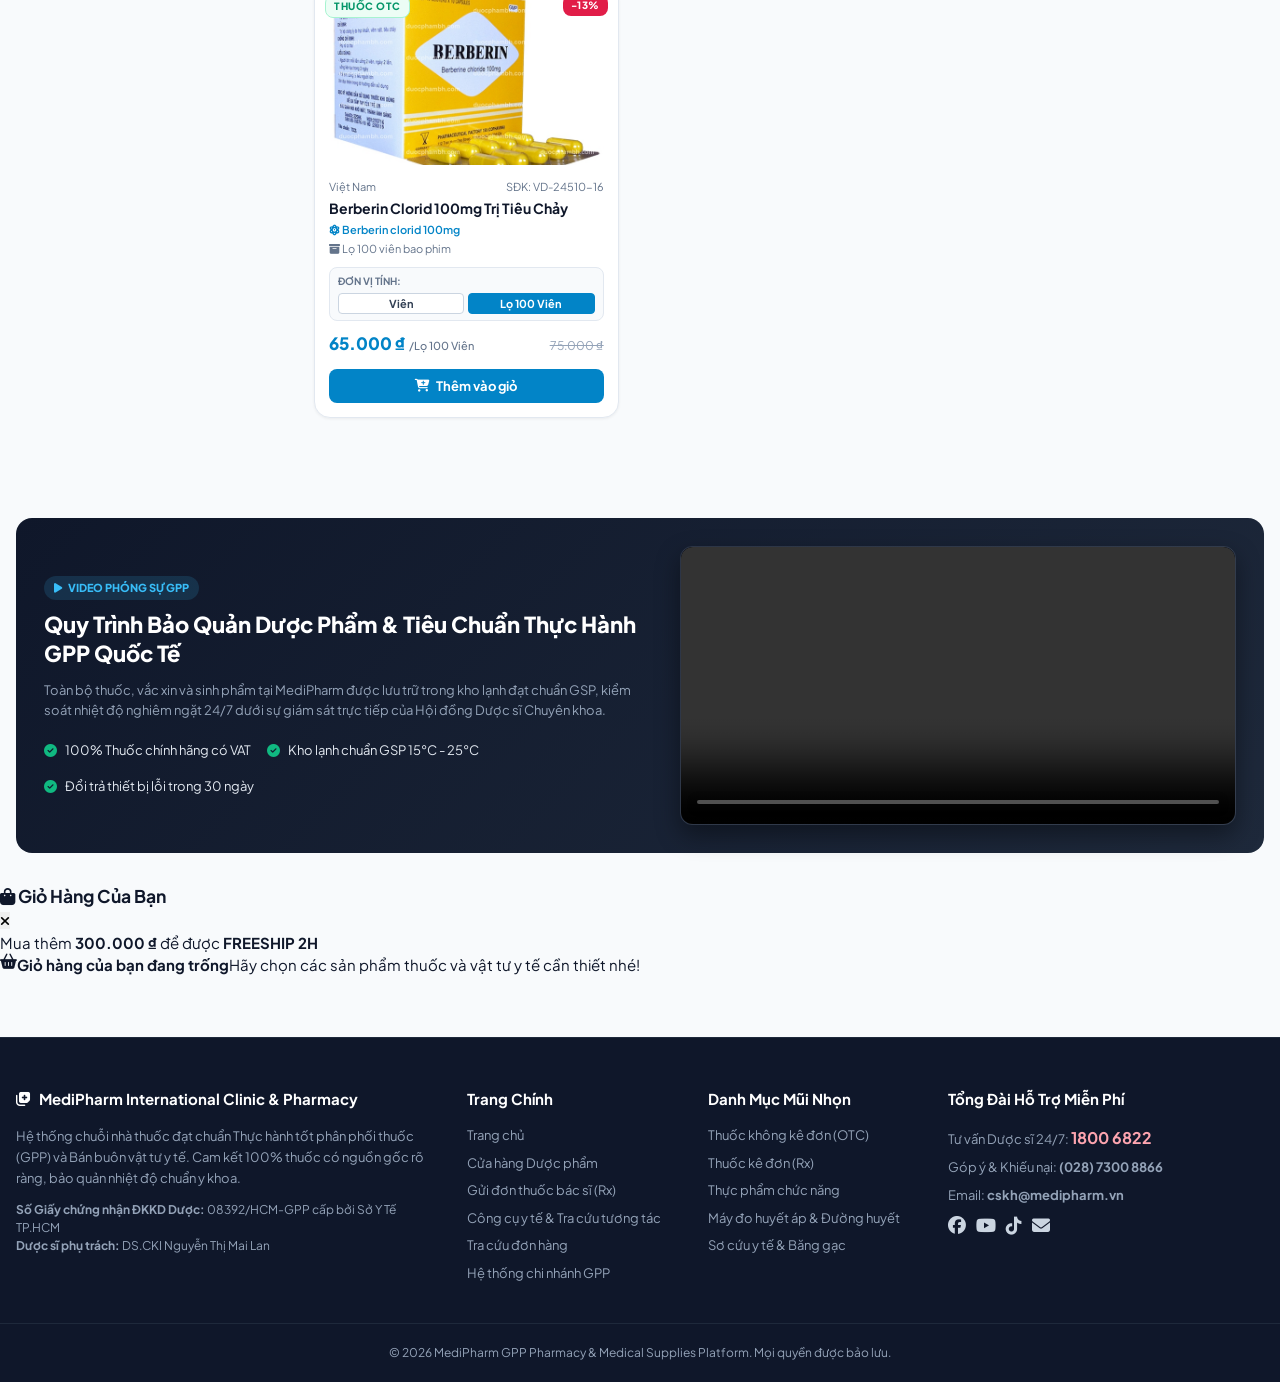
==== commit 4f889826: "feat: complete pharmacy e-commerce web platform with GPP compliance, authentication, and full asset " ====
--- a/index.html
+++ b/index.html
@@ -44,6 +44,7 @@
         <span class="gpp-cert-tag">
           <i class="fa-solid fa-certificate"></i> ĐKKD Dược: 08392/HCM-GPP
         </span>
+        <div class="user-auth-top-slot"></div>
         <a href="tel:18006822" class="hotline-link">
           <span class="pulse-dot"></span>
           <i class="fa-solid fa-phone-volume"></i>
@@ -114,6 +115,9 @@
           <span>Tra cứu đơn</span>
         </button>
 
+        <!-- User Authentication Header Slot -->
+        <div class="user-auth-header-slot"></div>
+
         <!-- Cart Trigger Button -->
         <button class="cart-trigger-btn" onclick="toggleCartDrawer(true)" title="Xem giỏ hàng">
           <i class="fa-solid fa-cart-shopping"></i>
@@ -135,6 +139,7 @@
       <a href="health-tools.html" class="cat-nav-item"><i class="fa-solid fa-weight-scale"></i> Tiện ích y tế & BMI</a>
       <a href="order-tracking.html" class="cat-nav-item"><i class="fa-solid fa-truck-ramp-box"></i> Tra cứu đơn hàng</a>
       <a href="contact.html" class="cat-nav-item"><i class="fa-solid fa-location-dot"></i> Hệ thống nhà thuốc</a>
+      <a href="login.html" class="cat-nav-item"><i class="fa-solid fa-user-circle"></i> Tài khoản</a>
     </div>
   </nav>
 
@@ -360,6 +365,44 @@
 
         <div class="product-grid" id="product-grid"></div>
       </main>
+    </div>
+  </section>
+
+  <!-- ========================================================================
+       7. GPP STANDARD VIDEO & TRUST SHOWCASE
+       ======================================================================== -->
+  <section class="container" style="margin: 40px auto 30px;">
+    <div style="background: linear-gradient(135deg, #0F172A, #1E293B); border-radius: 16px; padding: 28px; color: #FFFFFF; display: grid; grid-template-columns: 1.1fr 1fr; gap: 24px; align-items: center;" class="video-showcase-grid">
+      <div>
+        <div style="display: inline-flex; align-items: center; gap: 6px; background: rgba(56, 189, 248, 0.15); color: #38BDF8; padding: 4px 10px; border-radius: 20px; font-size: 11px; font-weight: 800; margin-bottom: 10px;">
+          <i class="fa-solid fa-play"></i> VIDEO PHÓNG SỰ GPP
+        </div>
+        <h3 style="font-size: 22px; font-weight: 800; color: #FFFFFF; margin-bottom: 12px; line-height: 1.3;">
+          Quy Trình Bảo Quản Dược Phẩm & Tiêu Chuẩn Thực Hành GPP Quốc Tế
+        </h3>
+        <p style="font-size: 13px; color: #94A3B8; line-height: 1.6; margin-bottom: 20px;">
+          Toàn bộ thuốc, vắc xin và sinh phẩm tại MediPharm được lưu trữ trong kho lạnh đạt chuẩn GSP, kiểm soát nhiệt độ nghiêm ngặt 24/7 dưới sự giám sát trực tiếp của Hội đồng Dược sĩ Chuyên khoa.
+        </p>
+        <div style="display: flex; gap: 16px; flex-wrap: wrap;">
+          <div style="display: flex; align-items: center; gap: 8px; font-size: 13px; color: #E2E8F0;">
+            <i class="fa-solid fa-circle-check" style="color: #10B981;"></i> 100% Thuốc chính hãng có VAT
+          </div>
+          <div style="display: flex; align-items: center; gap: 8px; font-size: 13px; color: #E2E8F0;">
+            <i class="fa-solid fa-circle-check" style="color: #10B981;"></i> Kho lạnh chuẩn GSP 15°C - 25°C
+          </div>
+          <div style="display: flex; align-items: center; gap: 8px; font-size: 13px; color: #E2E8F0;">
+            <i class="fa-solid fa-circle-check" style="color: #10B981;"></i> Đổi trả thiết bị lỗi trong 30 ngày
+          </div>
+        </div>
+      </div>
+      <div>
+        <div style="position: relative; border-radius: 12px; overflow: hidden; box-shadow: 0 10px 25px rgba(0,0,0,0.4); border: 1px solid rgba(255,255,255,0.1);">
+          <video controls preload="metadata" style="width: 100%; display: block; border-radius: 12px; background: #000; max-height: 320px;">
+            <source src="Videos/intro_gpp.mp4" type="video/mp4">
+            Trình duyệt của bạn không hỗ trợ phát video HTML5.
+          </video>
+        </div>
+      </div>
     </div>
   </section>
 
@@ -617,6 +660,7 @@
       <span>Giỏ hàng</span>
       <span class="cart-badge" id="mobile-cart-badge" style="display: none; position: absolute; top: -2px; right: 8px; width: 16px; height: 16px; font-size: 9px;">0</span>
     </button>
+    <div class="mobile-auth-slot"></div>
   </nav>
 
   <!-- Scripts -->
--- a/Styles/style.css
+++ b/Styles/style.css
@@ -1577,4 +1577,909 @@
   .trust-badges-row { grid-template-columns: 1fr 1fr; }
   .mobile-bottom-nav { display: flex; }
   body { padding-bottom: 60px; }
-}
+  .auth-page-grid { grid-template-columns: 1fr; }
+  .auth-form-card, .auth-perks-card { padding: 20px; }
+  .video-showcase-grid { grid-template-columns: 1fr !important; }
+}
+
+/* ==========================================================================
+   AUTHENTICATION & USER PROFILE STYLES
+   ========================================================================== */
+
+/* Top bar user slot */
+.user-auth-top-slot {
+  display: inline-flex;
+  align-items: center;
+}
+
+.top-bar-auth-btn {
+  color: #E0F2FE;
+  font-size: 12px;
+  font-weight: 600;
+  text-decoration: none;
+  display: inline-flex;
+  align-items: center;
+  gap: 5px;
+  transition: color 0.15s;
+}
+
+.top-bar-auth-btn:hover {
+  color: #FFFFFF;
+  text-decoration: underline;
+}
+
+.user-top-pill {
+  background: rgba(255, 255, 255, 0.18);
+  border: 1px solid rgba(255, 255, 255, 0.3);
+  border-radius: 20px;
+  padding: 3px 10px;
+  display: inline-flex;
+  align-items: center;
+  gap: 6px;
+  cursor: pointer;
+  color: #FFFFFF;
+  font-size: 12px;
+  font-weight: 600;
+  transition: background 0.15s;
+}
+
+.user-top-pill:hover {
+  background: rgba(255, 255, 255, 0.28);
+}
+
+.user-avatar-dot {
+  width: 18px;
+  height: 18px;
+  border-radius: 50%;
+  background: #38BDF8;
+  color: #0F172A;
+  font-size: 9px;
+  font-weight: 800;
+  display: inline-flex;
+  align-items: center;
+  justify-content: center;
+  flex-shrink: 0;
+}
+
+.user-name-text {
+  max-width: 120px;
+  white-space: nowrap;
+  overflow: hidden;
+  text-overflow: ellipsis;
+}
+
+/* Header buttons & Account Dropdown */
+.btn-header-login {
+  border: 1.5px solid var(--primary);
+  background: transparent;
+  color: var(--primary);
+  padding: 7px 12px;
+  border-radius: var(--radius-md);
+  font-weight: 700;
+  font-size: 13px;
+  display: inline-flex;
+  align-items: center;
+  gap: 6px;
+  transition: all 0.2s;
+  cursor: pointer;
+}
+
+.btn-header-login:hover {
+  background: var(--primary-light);
+  color: var(--primary-dark);
+}
+
+.user-account-dropdown-wrap {
+  position: relative;
+}
+
+.btn-account-header {
+  display: flex;
+  align-items: center;
+  gap: 8px;
+  background: #F0F9FF;
+  border: 1px solid #BAE6FD;
+  padding: 4px 10px;
+  border-radius: var(--radius-md);
+  cursor: pointer;
+  transition: all 0.2s;
+}
+
+.btn-account-header:hover {
+  background: #E0F2FE;
+  border-color: #7DD3FC;
+}
+
+.user-avatar-badge {
+  width: 32px;
+  height: 32px;
+  border-radius: 50%;
+  background: linear-gradient(135deg, #0284C7, #0369A1);
+  color: #FFFFFF;
+  font-weight: 800;
+  font-size: 12px;
+  display: flex;
+  align-items: center;
+  justify-content: center;
+  box-shadow: 0 2px 4px rgba(2, 132, 199, 0.25);
+  flex-shrink: 0;
+}
+
+.user-account-labels {
+  display: flex;
+  flex-direction: column;
+  align-items: flex-start;
+  text-align: left;
+  line-height: 1.2;
+}
+
+.user-hello-label {
+  font-size: 10px;
+  color: #64748B;
+  font-weight: 600;
+}
+
+.user-account-name {
+  font-size: 13px;
+  font-weight: 700;
+  color: #0369A1;
+  max-width: 90px;
+  white-space: nowrap;
+  overflow: hidden;
+  text-overflow: ellipsis;
+}
+
+.dropdown-arrow {
+  font-size: 10px;
+  color: #0284C7;
+  transition: transform 0.2s;
+}
+
+.account-menu-popover {
+  position: absolute;
+  top: calc(100% + 8px);
+  right: 0;
+  width: 280px;
+  background: #FFFFFF;
+  border: 1px solid #E2E8F0;
+  border-radius: var(--radius-lg);
+  box-shadow: 0 12px 30px rgba(0,0,0,0.12);
+  z-index: 1000;
+  opacity: 0;
+  visibility: hidden;
+  transform: translateY(-8px);
+  transition: all 0.2s ease-in-out;
+}
+
+.account-menu-popover.show {
+  opacity: 1;
+  visibility: visible;
+  transform: translateY(0);
+}
+
+.account-menu-header {
+  padding: 14px 16px;
+  background: #F8FAFC;
+  border-bottom: 1px solid #E2E8F0;
+  border-radius: var(--radius-lg) var(--radius-lg) 0 0;
+  display: flex;
+  align-items: center;
+  gap: 12px;
+}
+
+.account-menu-avatar {
+  width: 40px;
+  height: 40px;
+  border-radius: 50%;
+  background: #0284C7;
+  color: #FFFFFF;
+  font-weight: 800;
+  font-size: 15px;
+  display: flex;
+  align-items: center;
+  justify-content: center;
+  flex-shrink: 0;
+}
+
+.account-menu-name {
+  font-size: 14px;
+  font-weight: 700;
+  color: var(--text-dark);
+}
+
+.account-menu-phone {
+  font-size: 12px;
+  color: #64748B;
+  margin-top: 2px;
+}
+
+.account-menu-email {
+  font-size: 11px;
+  color: #94A3B8;
+  overflow: hidden;
+  text-overflow: ellipsis;
+  white-space: nowrap;
+}
+
+.account-menu-links {
+  padding: 8px;
+  display: flex;
+  flex-direction: column;
+  gap: 2px;
+}
+
+.account-menu-links a {
+  display: flex;
+  align-items: center;
+  gap: 10px;
+  padding: 9px 12px;
+  border-radius: var(--radius-sm);
+  font-size: 13px;
+  font-weight: 600;
+  color: #334155;
+  text-decoration: none;
+  transition: background 0.15s;
+}
+
+.account-menu-links a:hover {
+  background: #F1F5F9;
+  color: var(--primary);
+}
+
+.menu-badge {
+  margin-left: auto;
+  background: #E0F2FE;
+  color: #0284C7;
+  font-size: 11px;
+  font-weight: 700;
+  padding: 1px 7px;
+  border-radius: 10px;
+}
+
+.account-menu-divider {
+  height: 1px;
+  background: #E2E8F0;
+  margin: 6px 0;
+}
+
+.account-menu-logout {
+  width: 100%;
+  border: none;
+  background: transparent;
+  display: flex;
+  align-items: center;
+  gap: 10px;
+  padding: 9px 12px;
+  border-radius: var(--radius-sm);
+  font-size: 13px;
+  font-weight: 700;
+  color: #EF4444;
+  cursor: pointer;
+  transition: background 0.15s;
+  text-align: left;
+}
+
+.account-menu-logout:hover {
+  background: #FEE2E2;
+}
+
+/* Modal Dialogs */
+.medipharm-modal-overlay {
+  position: fixed;
+  inset: 0;
+  background: rgba(15, 23, 42, 0.65);
+  backdrop-filter: blur(4px);
+  z-index: 9999;
+  display: flex;
+  align-items: center;
+  justify-content: center;
+  padding: 16px;
+  opacity: 0;
+  visibility: hidden;
+  transition: all 0.25s ease;
+}
+
+.medipharm-modal-overlay.show {
+  opacity: 1;
+  visibility: visible;
+}
+
+.auth-modal-dialog {
+  background: #FFFFFF;
+  width: 100%;
+  max-width: 480px;
+  border-radius: 16px;
+  box-shadow: 0 20px 40px rgba(0,0,0,0.2);
+  overflow: hidden;
+  position: relative;
+  animation: modalPop 0.25s ease-out;
+  max-height: 90vh;
+  overflow-y: auto;
+}
+
+@keyframes modalPop {
+  from { transform: scale(0.95); opacity: 0; }
+  to { transform: scale(1); opacity: 1; }
+}
+
+.modal-close-btn {
+  position: absolute;
+  top: 14px;
+  right: 16px;
+  background: #F1F5F9;
+  border: none;
+  font-size: 20px;
+  line-height: 1;
+  width: 32px;
+  height: 32px;
+  border-radius: 50%;
+  color: #64748B;
+  cursor: pointer;
+  display: flex;
+  align-items: center;
+  justify-content: center;
+  z-index: 10;
+  transition: all 0.15s;
+}
+
+.modal-close-btn:hover {
+  background: #E2E8F0;
+  color: #0F172A;
+}
+
+.auth-modal-header {
+  padding: 24px 24px 16px;
+  text-align: center;
+  border-bottom: 1px solid #E2E8F0;
+  background: #F8FAFC;
+}
+
+.auth-brand-badge {
+  display: inline-flex;
+  align-items: center;
+  gap: 6px;
+  background: #E0F2FE;
+  color: #0284C7;
+  font-weight: 800;
+  font-size: 11px;
+  padding: 4px 10px;
+  border-radius: 20px;
+  margin-bottom: 8px;
+  text-transform: uppercase;
+  letter-spacing: 0.5px;
+}
+
+.auth-modal-header h3 {
+  font-size: 20px;
+  font-weight: 800;
+  color: #0F172A;
+  margin-bottom: 6px;
+}
+
+.auth-modal-sub {
+  font-size: 12px;
+  color: #64748B;
+  line-height: 1.4;
+  margin-bottom: 16px;
+}
+
+.auth-tabs {
+  display: flex;
+  background: #E2E8F0;
+  padding: 4px;
+  border-radius: 10px;
+  gap: 4px;
+}
+
+.auth-tab-btn {
+  flex: 1;
+  border: none;
+  background: transparent;
+  padding: 8px 12px;
+  border-radius: 8px;
+  font-weight: 700;
+  font-size: 13px;
+  color: #64748B;
+  cursor: pointer;
+  display: flex;
+  align-items: center;
+  justify-content: center;
+  gap: 6px;
+  transition: all 0.2s;
+}
+
+.auth-tab-btn.active {
+  background: #FFFFFF;
+  color: #0284C7;
+  box-shadow: 0 2px 4px rgba(0,0,0,0.06);
+}
+
+.auth-modal-body {
+  padding: 20px 24px 28px;
+}
+
+.form-group-auth {
+  margin-bottom: 14px;
+  text-align: left;
+}
+
+.form-group-auth label {
+  display: block;
+  font-size: 12px;
+  font-weight: 700;
+  color: #334155;
+  margin-bottom: 6px;
+}
+
+.form-group-auth label i {
+  color: #0284C7;
+  margin-right: 4px;
+}
+
+.form-group-auth input {
+  width: 100%;
+  border: 1.5px solid #CBD5E1;
+  border-radius: 8px;
+  padding: 10px 12px;
+  font-size: 13px;
+  font-family: inherit;
+  color: #0F172A;
+  transition: border-color 0.2s, box-shadow 0.2s;
+}
+
+.form-group-auth input:focus {
+  outline: none;
+  border-color: #0284C7;
+  box-shadow: 0 0 0 3px rgba(2, 132, 199, 0.15);
+}
+
+.form-row-auth {
+  display: grid;
+  grid-template-columns: 1fr 1fr;
+  gap: 12px;
+}
+
+.auth-input-password-wrap {
+  position: relative;
+}
+
+.btn-toggle-pass {
+  position: absolute;
+  right: 10px;
+  top: 50%;
+  transform: translateY(-50%);
+  background: transparent;
+  border: none;
+  color: #94A3B8;
+  cursor: pointer;
+  padding: 4px;
+  font-size: 14px;
+}
+
+.auth-form-options {
+  display: flex;
+  justify-content: space-between;
+  align-items: center;
+  font-size: 12px;
+  color: #64748B;
+  margin-bottom: 16px;
+}
+
+.remember-label {
+  display: flex;
+  align-items: center;
+  gap: 6px;
+  cursor: pointer;
+}
+
+.auth-form-options a {
+  color: #0284C7;
+  font-weight: 600;
+  text-decoration: none;
+}
+
+.auth-form-options a:hover {
+  text-decoration: underline;
+}
+
+.btn-submit-auth {
+  width: 100%;
+  background: #0284C7;
+  color: #FFFFFF;
+  border: none;
+  border-radius: 8px;
+  padding: 12px;
+  font-size: 14px;
+  font-weight: 700;
+  cursor: pointer;
+  display: flex;
+  align-items: center;
+  justify-content: center;
+  gap: 8px;
+  transition: background 0.2s;
+  box-shadow: 0 4px 10px rgba(2, 132, 199, 0.25);
+}
+
+.btn-submit-auth:hover {
+  background: #0369A1;
+}
+
+.btn-submit-reg {
+  background: #059669;
+  box-shadow: 0 4px 10px rgba(5, 150, 105, 0.25);
+}
+
+.btn-submit-reg:hover {
+  background: #047857;
+}
+
+.quick-sample-box {
+  background: #FFFBEB;
+  border: 1px dashed #FCD34D;
+  border-radius: 10px;
+  padding: 10px 12px;
+  margin-bottom: 14px;
+  text-align: left;
+}
+
+.quick-sample-title {
+  font-size: 11px;
+  font-weight: 700;
+  color: #92400E;
+  margin-bottom: 6px;
+  display: flex;
+  align-items: center;
+  gap: 6px;
+}
+
+.quick-sample-buttons {
+  display: flex;
+  flex-direction: column;
+  gap: 6px;
+}
+
+.btn-sample-account {
+  background: #FFFFFF;
+  border: 1px solid #FDE68A;
+  border-radius: 6px;
+  padding: 6px 10px;
+  font-size: 11px;
+  color: #78350F;
+  cursor: pointer;
+  display: flex;
+  align-items: center;
+  justify-content: space-between;
+  font-weight: 600;
+  text-align: left;
+  transition: all 0.15s;
+}
+
+.btn-sample-account:hover {
+  background: #FEF3C7;
+  border-color: #F59E0B;
+}
+
+.auth-terms-note {
+  font-size: 11px;
+  color: #64748B;
+  line-height: 1.4;
+  margin-bottom: 14px;
+  background: #F1F5F9;
+  padding: 8px 10px;
+  border-radius: 6px;
+}
+
+.auth-switch-prompt {
+  text-align: center;
+  font-size: 12px;
+  color: #64748B;
+  margin-top: 14px;
+}
+
+.auth-switch-prompt a {
+  color: #0284C7;
+  font-weight: 700;
+  text-decoration: none;
+}
+
+.auth-switch-prompt a:hover {
+  text-decoration: underline;
+}
+
+/* Profile modal styles */
+.profile-dialog {
+  max-width: 520px;
+}
+
+.profile-modal-header {
+  padding: 20px 24px;
+  background: linear-gradient(135deg, #F0F9FF, #E0F2FE);
+  display: flex;
+  align-items: center;
+  gap: 16px;
+  border-bottom: 1px solid #BAE6FD;
+}
+
+.profile-avatar-big {
+  width: 56px;
+  height: 56px;
+  border-radius: 50%;
+  background: #0284C7;
+  color: #FFFFFF;
+  font-size: 20px;
+  font-weight: 800;
+  display: flex;
+  align-items: center;
+  justify-content: center;
+  box-shadow: 0 4px 10px rgba(2, 132, 199, 0.3);
+  flex-shrink: 0;
+}
+
+.profile-header-meta h3 {
+  font-size: 18px;
+  font-weight: 800;
+  color: #0F172A;
+  margin-bottom: 2px;
+}
+
+.profile-id-badge {
+  display: inline-block;
+  font-size: 11px;
+  color: #0369A1;
+  font-weight: 700;
+  margin-right: 8px;
+}
+
+.profile-member-rank {
+  font-size: 11px;
+  font-weight: 700;
+  color: #B45309;
+  background: #FEF3C7;
+  padding: 2px 8px;
+  border-radius: 12px;
+}
+
+.profile-quick-stats {
+  display: grid;
+  grid-template-columns: repeat(3, 1fr);
+  gap: 10px;
+  padding: 14px 24px;
+  background: #F8FAFC;
+  border-bottom: 1px solid #E2E8F0;
+}
+
+.stat-box {
+  background: #FFFFFF;
+  border: 1px solid #E2E8F0;
+  border-radius: 8px;
+  padding: 10px;
+  text-align: center;
+  cursor: pointer;
+  transition: all 0.2s;
+}
+
+.stat-box:hover {
+  border-color: #0284C7;
+  transform: translateY(-2px);
+}
+
+.stat-number {
+  font-size: 18px;
+  font-weight: 800;
+  color: #0284C7;
+}
+
+.stat-label {
+  font-size: 11px;
+  color: #64748B;
+  font-weight: 600;
+  margin-top: 2px;
+}
+
+.profile-action-buttons {
+  display: flex;
+  gap: 10px;
+  margin-top: 10px;
+}
+
+.btn-save-profile {
+  flex: 1;
+  background: #0284C7;
+  color: #FFFFFF;
+  border: none;
+  padding: 10px;
+  border-radius: 8px;
+  font-weight: 700;
+  font-size: 13px;
+  cursor: pointer;
+  display: flex;
+  align-items: center;
+  justify-content: center;
+  gap: 6px;
+  transition: background 0.15s;
+}
+
+.btn-save-profile:hover {
+  background: #0369A1;
+}
+
+.btn-logout-profile {
+  background: #FEE2E2;
+  color: #DC2626;
+  border: 1px solid #FCA5A5;
+  padding: 10px 16px;
+  border-radius: 8px;
+  font-weight: 700;
+  font-size: 13px;
+  cursor: pointer;
+  display: flex;
+  align-items: center;
+  justify-content: center;
+  gap: 6px;
+  transition: all 0.15s;
+}
+
+.btn-logout-profile:hover {
+  background: #FCA5A5;
+  color: #991B1B;
+}
+
+/* Dedicated login.html layout */
+.login-page-main {
+  padding: 10px 0 60px;
+  background: #F8FAFC;
+  min-height: 80vh;
+}
+
+.auth-page-grid {
+  display: grid;
+  grid-template-columns: 1fr 1.2fr;
+  gap: 30px;
+  align-items: start;
+}
+
+.auth-perks-card {
+  background: #FFFFFF;
+  border: 1px solid var(--border-color);
+  border-radius: 16px;
+  padding: 32px;
+  box-shadow: var(--shadow-sm);
+}
+
+.perks-badge {
+  display: inline-flex;
+  align-items: center;
+  gap: 6px;
+  background: #ECFDF5;
+  color: #059669;
+  font-weight: 800;
+  font-size: 11px;
+  padding: 4px 10px;
+  border-radius: 20px;
+  margin-bottom: 12px;
+}
+
+.auth-perks-card h2 {
+  font-size: 22px;
+  font-weight: 800;
+  color: #0F172A;
+  margin-bottom: 10px;
+  line-height: 1.3;
+}
+
+.perks-desc {
+  font-size: 13px;
+  color: #64748B;
+  line-height: 1.6;
+  margin-bottom: 24px;
+}
+
+.perks-list {
+  display: flex;
+  flex-direction: column;
+  gap: 16px;
+  margin-bottom: 24px;
+}
+
+.perk-item {
+  display: flex;
+  gap: 12px;
+  align-items: flex-start;
+}
+
+.perk-icon {
+  width: 36px;
+  height: 36px;
+  border-radius: 10px;
+  display: flex;
+  align-items: center;
+  justify-content: center;
+  font-size: 16px;
+  flex-shrink: 0;
+}
+
+.perk-info h4 {
+  font-size: 13px;
+  font-weight: 700;
+  color: #1E293B;
+  margin-bottom: 3px;
+}
+
+.perk-info p {
+  font-size: 12px;
+  color: #64748B;
+  line-height: 1.4;
+}
+
+.pharmacy-hotline-box {
+  background: #F0F9FF;
+  border: 1px solid #BAE6FD;
+  border-radius: 12px;
+  padding: 14px 16px;
+  display: flex;
+  align-items: center;
+  gap: 12px;
+  color: #0369A1;
+}
+
+.pharmacy-hotline-box i {
+  font-size: 24px;
+  color: #0284C7;
+}
+
+.hl-title {
+  font-size: 11px;
+  color: #64748B;
+  font-weight: 600;
+}
+
+.hl-number {
+  font-size: 14px;
+  font-weight: 800;
+  color: #0284C7;
+}
+
+.auth-form-card {
+  background: #FFFFFF;
+  border: 1px solid var(--border-color);
+  border-radius: 16px;
+  padding: 32px;
+  box-shadow: var(--shadow-sm);
+}
+
+.auth-tabs-nav {
+  display: flex;
+  border-bottom: 2px solid #E2E8F0;
+  gap: 20px;
+  margin-bottom: 10px;
+}
+
+.auth-tab-link {
+  background: transparent;
+  border: none;
+  padding: 10px 4px;
+  font-size: 16px;
+  font-weight: 700;
+  color: #64748B;
+  cursor: pointer;
+  display: flex;
+  align-items: center;
+  gap: 8px;
+  position: relative;
+  transition: color 0.15s;
+}
+
+.auth-tab-link.active {
+  color: #0284C7;
+}
+
+.auth-tab-link.active::after {
+  content: '';
+  position: absolute;
+  bottom: -2px;
+  left: 0;
+  right: 0;
+  height: 3px;
+  background: #0284C7;
+  border-radius: 3px;
+}
